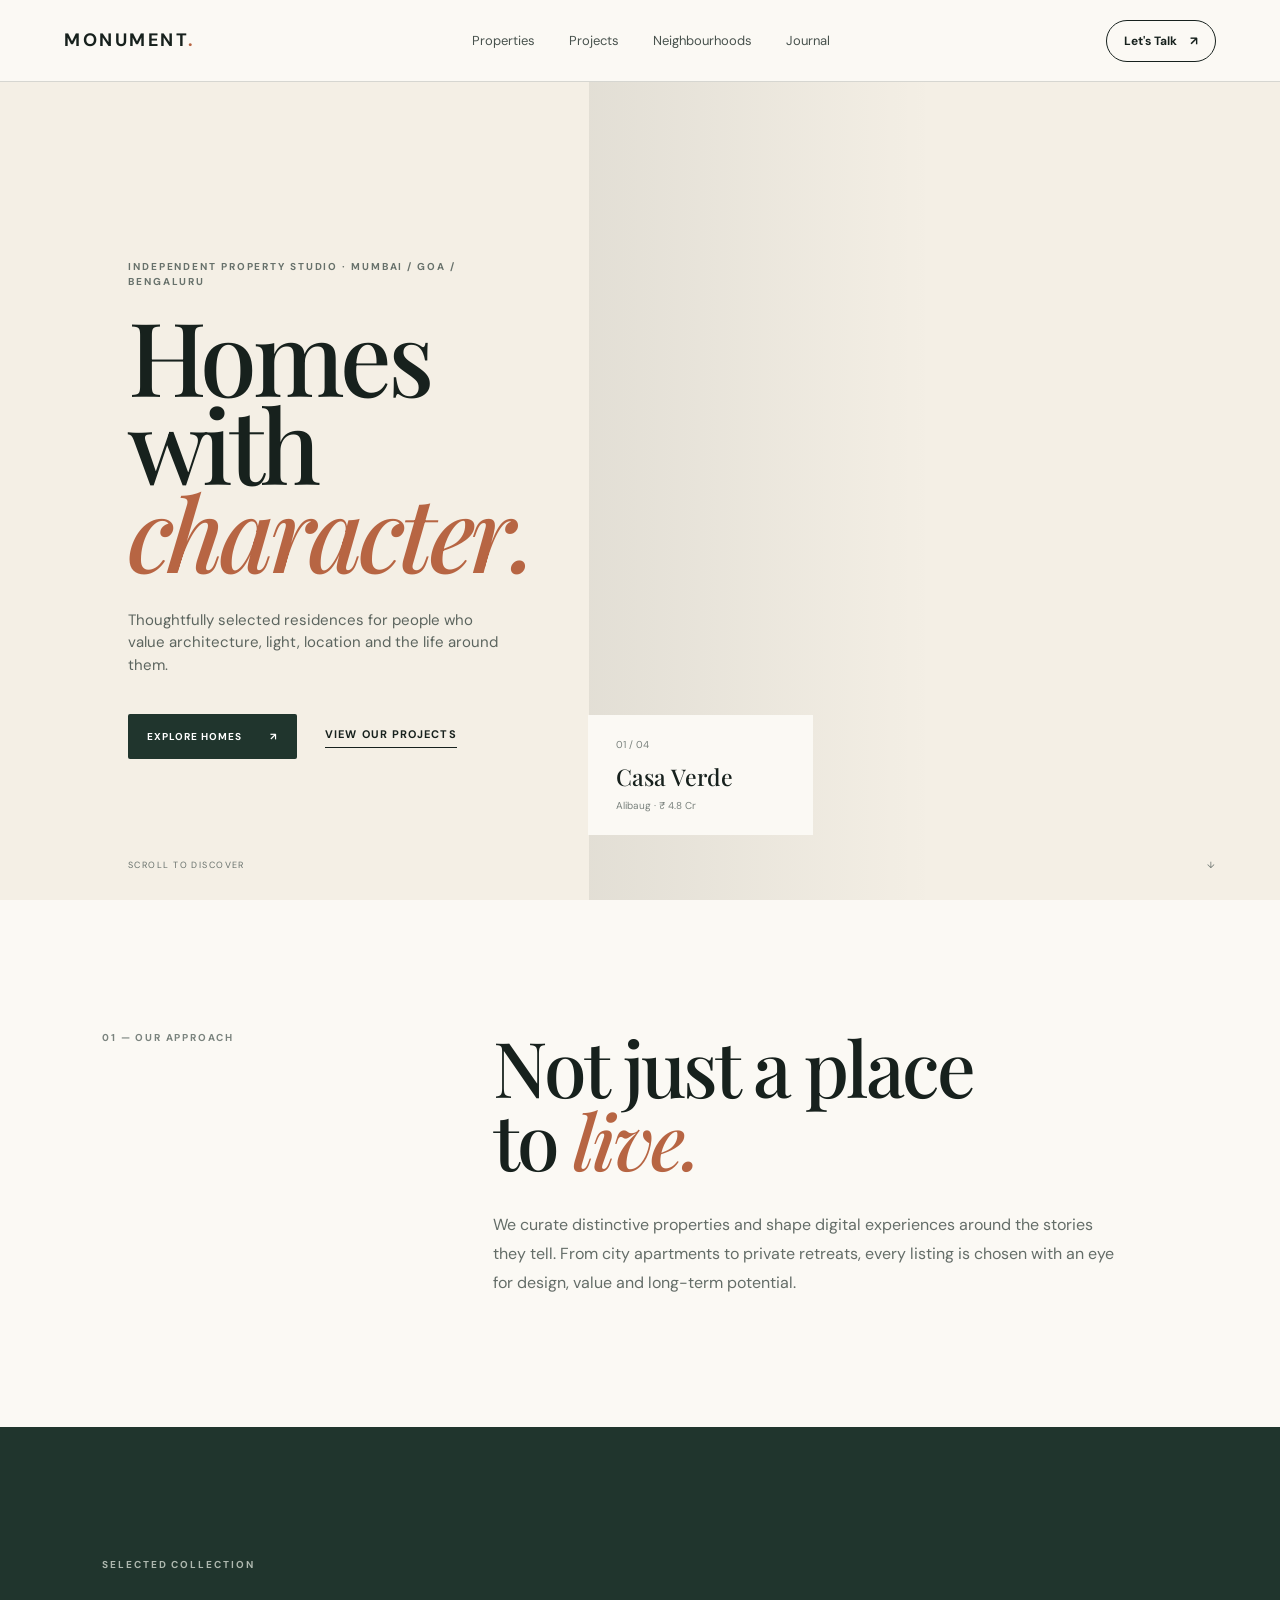
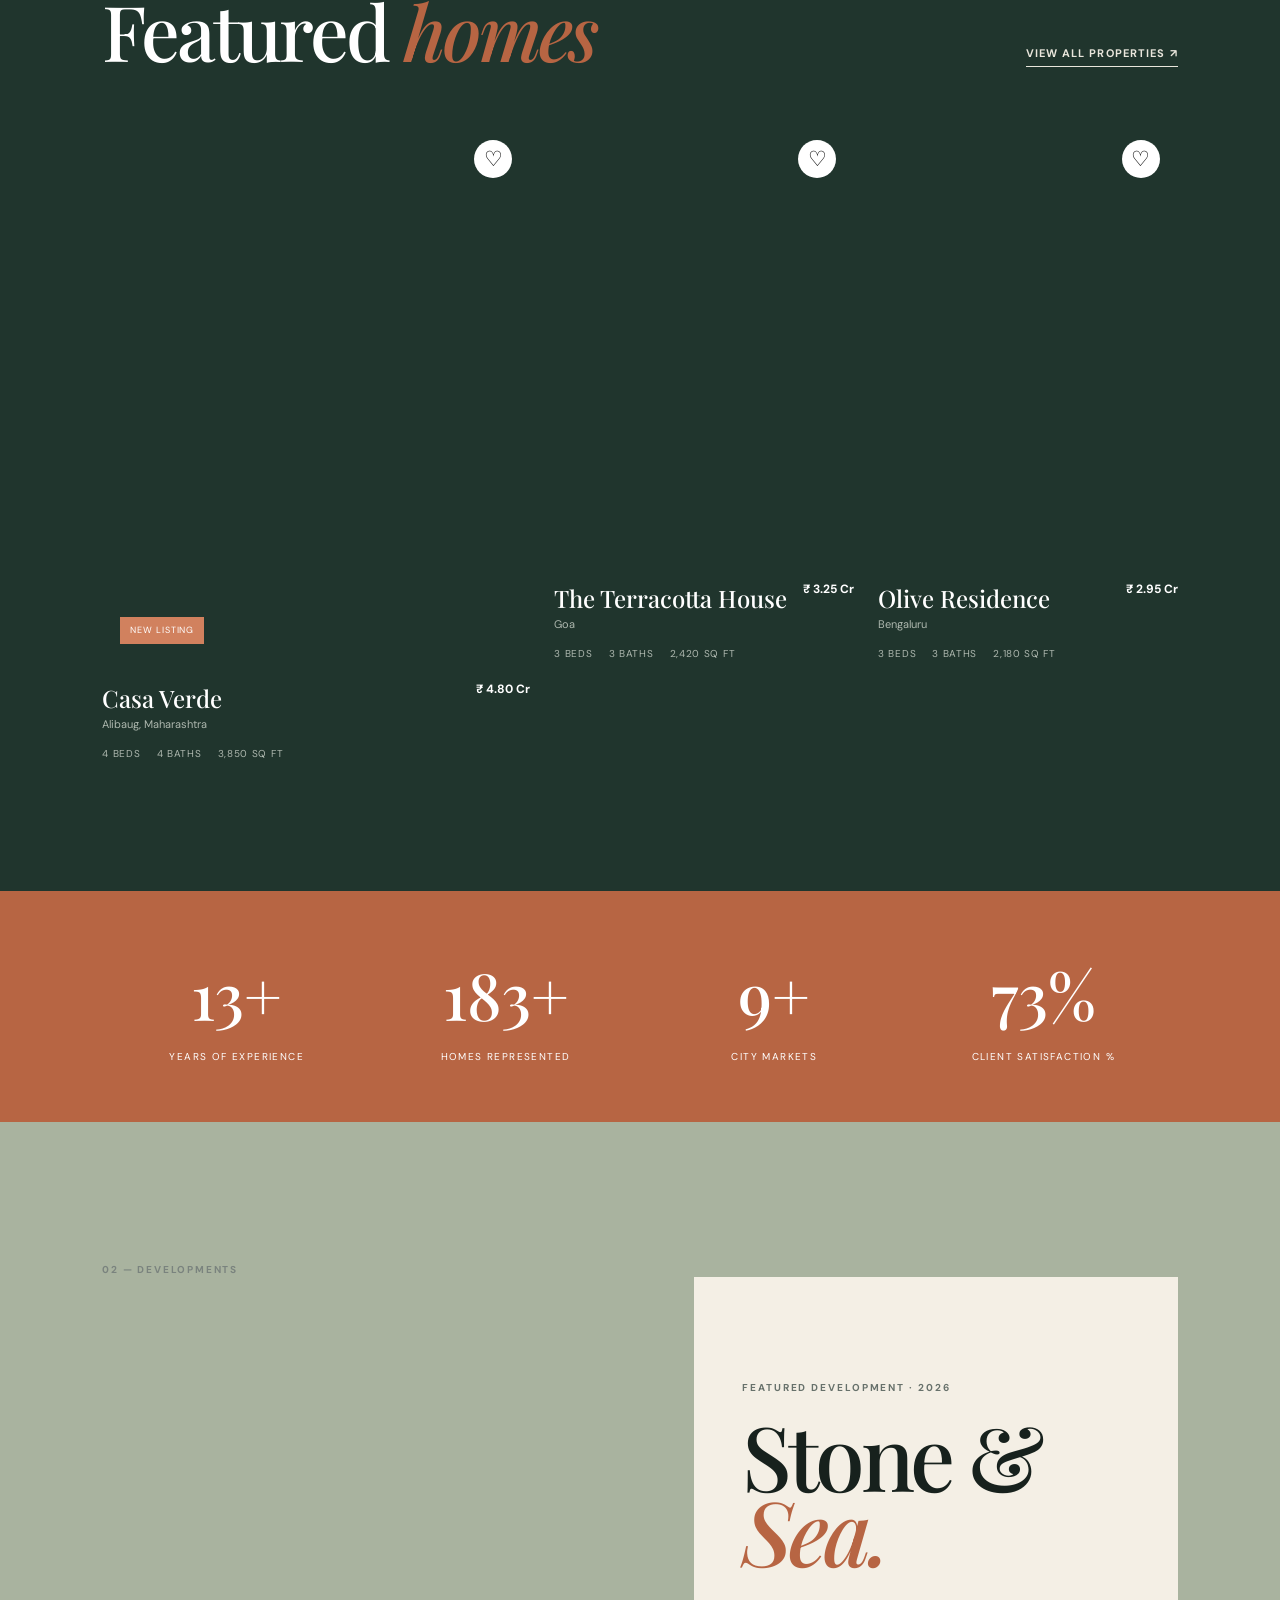
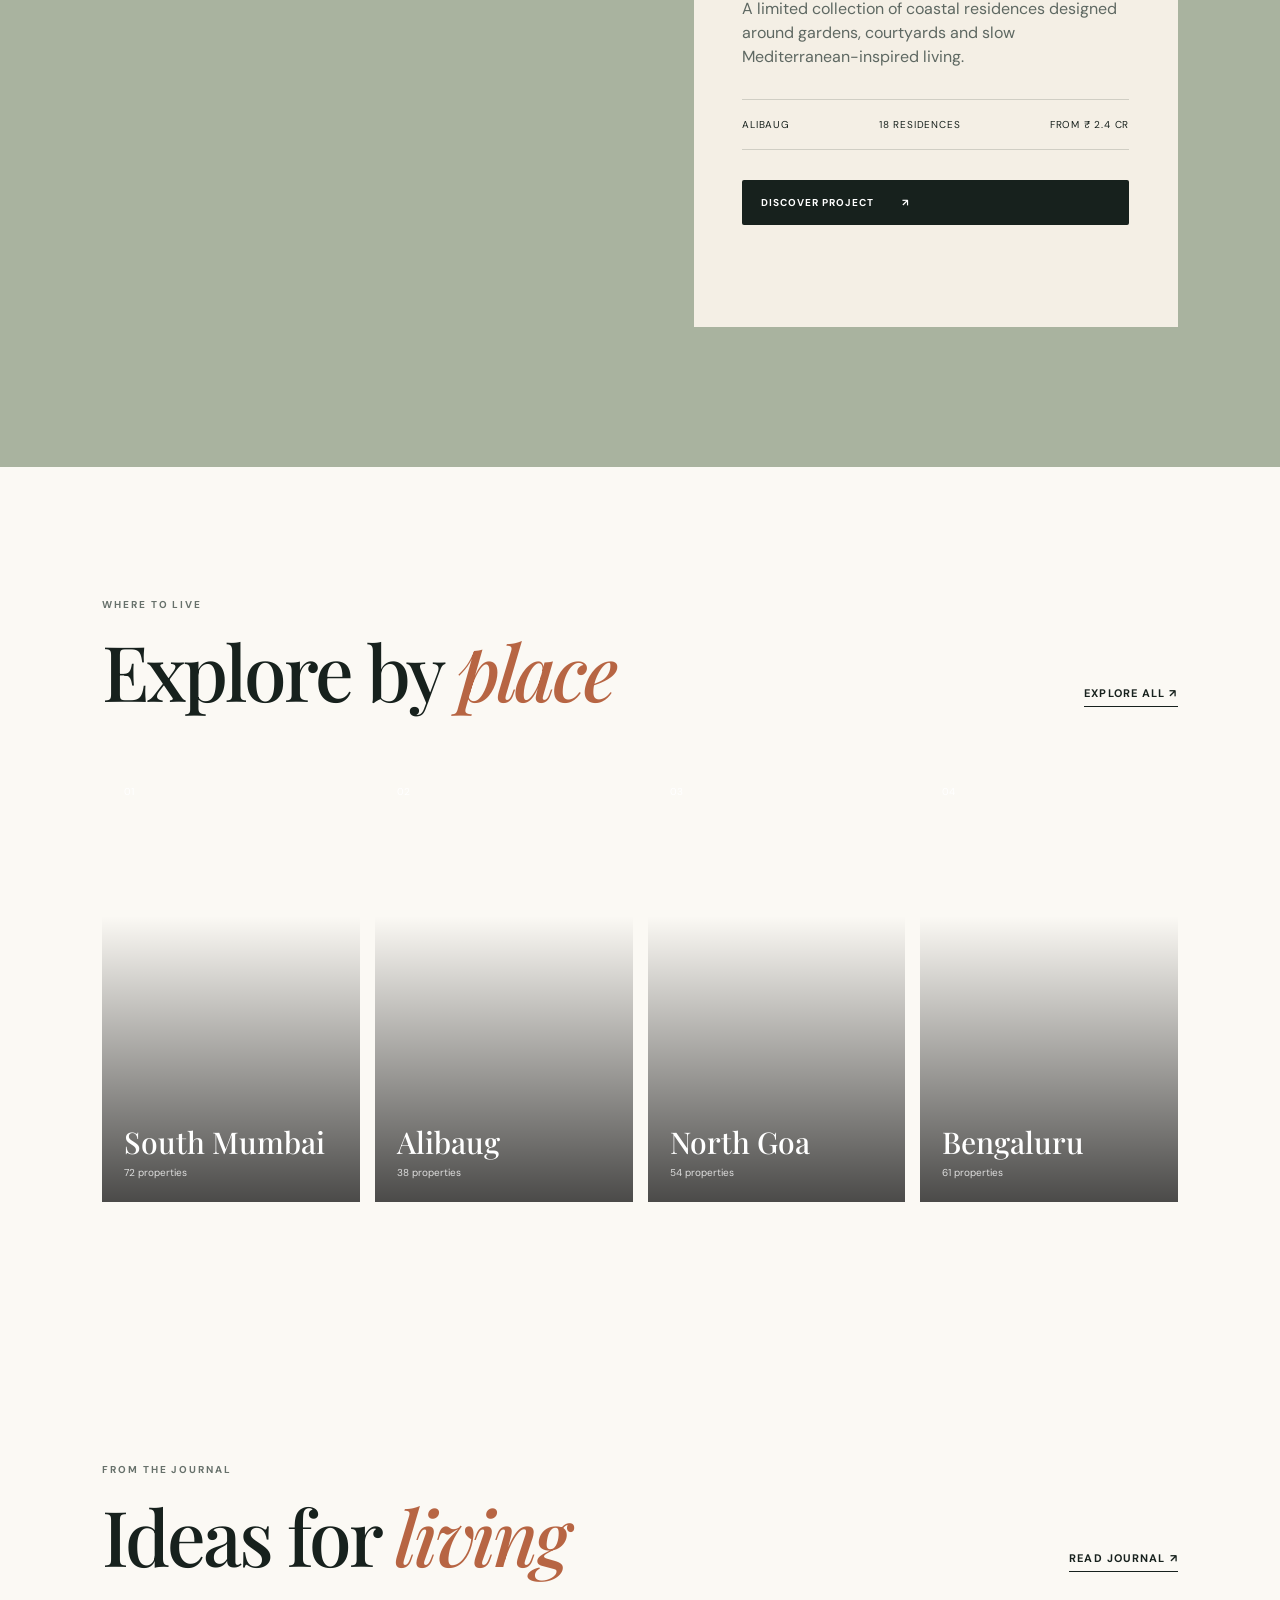
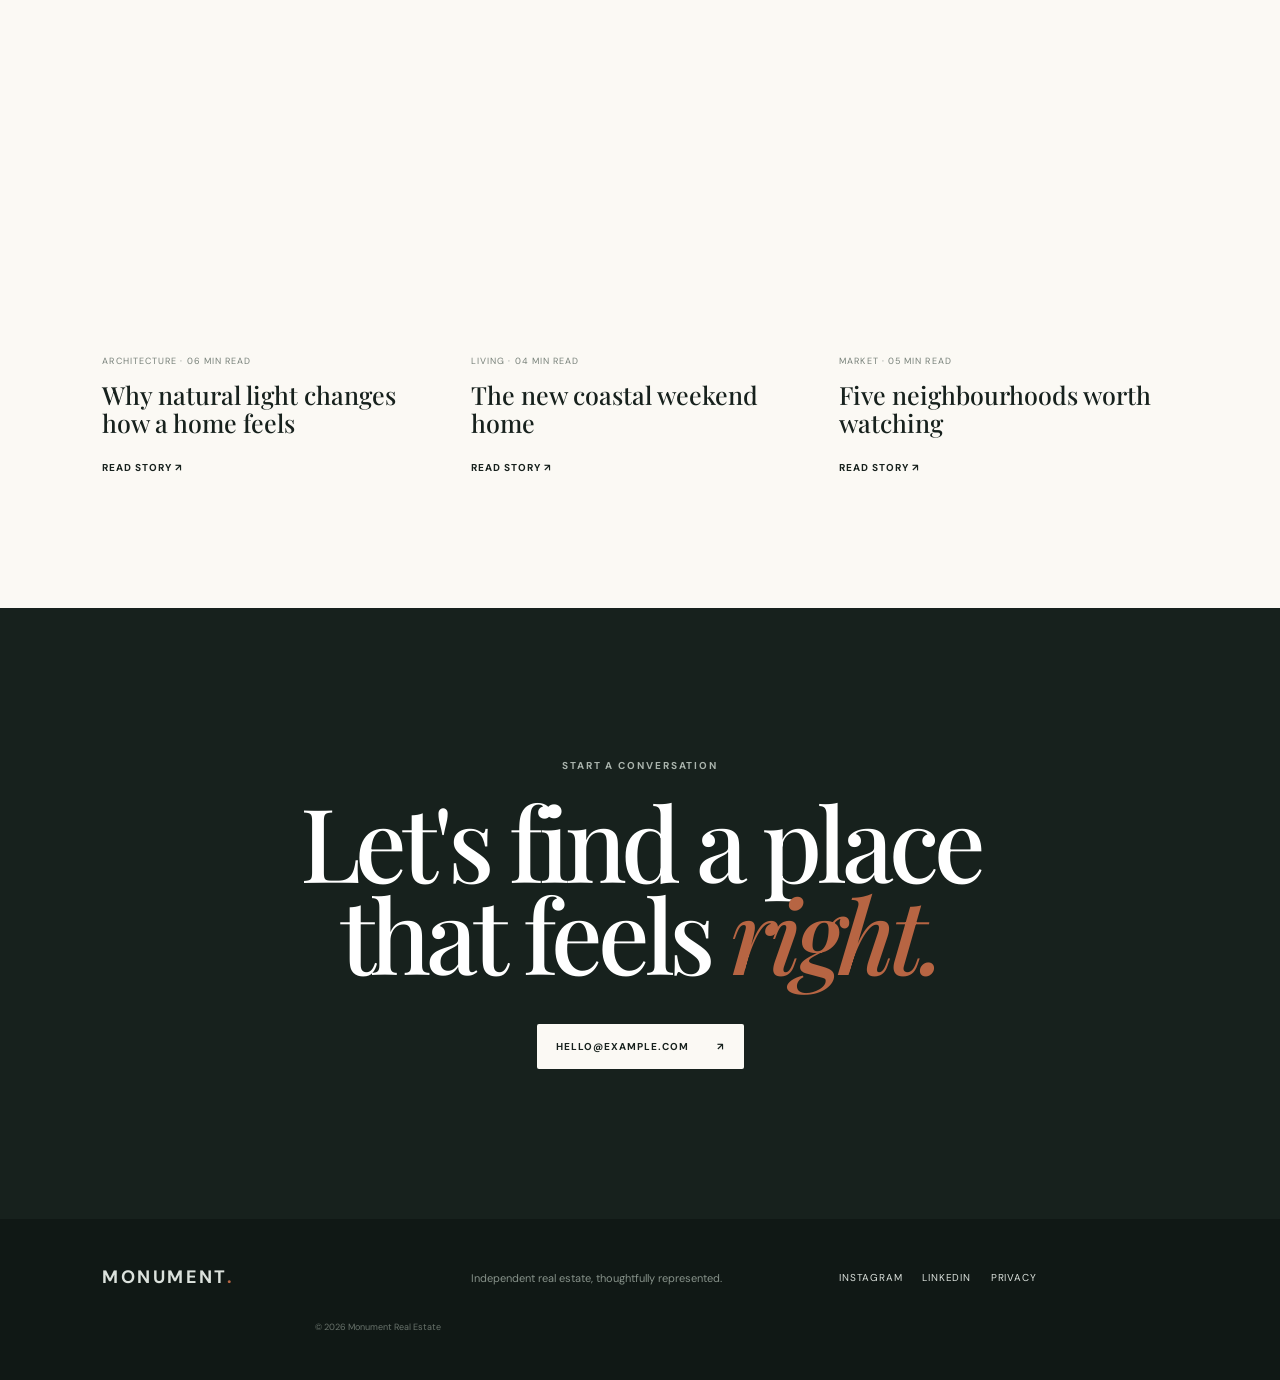
==== index.html @ 3a0d6cef "Add files via upload" ====
<!DOCTYPE html>
<html lang="en">
<head>
  <meta charset="UTF-8">
  <meta name="viewport" content="width=device-width, initial-scale=1.0">
  <meta name="description" content="A modern editorial real estate website template with premium properties, projects and neighbourhoods.">
  <title>MONUMENT — Modern Real Estate</title>
  <link rel="preconnect" href="https://fonts.googleapis.com">
  <link rel="preconnect" href="https://fonts.gstatic.com" crossorigin>
  <link href="https://fonts.googleapis.com/css2?family=DM+Sans:wght@400;500;600;700&family=Playfair+Display:wght@500;600;700&display=swap" rel="stylesheet">
  <link rel="stylesheet" href="style.css">
</head>
<body>
  <div class="progress"></div>

  <header class="site-header">
    <a class="logo" href="#">MONUMENT<span>.</span></a>
    <nav>
      <a href="#properties">Properties</a>
      <a href="#projects">Projects</a>
      <a href="#neighbourhoods">Neighbourhoods</a>
      <a href="#journal">Journal</a>
    </nav>
    <a class="header-cta" href="#contact">Let's Talk <span>↗</span></a>
    <button class="menu-btn" aria-label="Open menu">☰</button>
  </header>

  <main>
    <section class="hero">
      <div class="hero-copy">
        <p class="eyebrow">Independent property studio · Mumbai / Goa / Bengaluru</p>
        <h1>Homes with<br><em>character.</em></h1>
        <p class="hero-text">Thoughtfully selected residences for people who value architecture, light, location and the life around them.</p>
        <div class="hero-actions">
          <a class="btn primary" href="#properties">Explore homes <span>↗</span></a>
          <a class="text-link" href="#projects">View our projects</a>
        </div>
      </div>
      <div class="hero-visual">
        <div class="hero-card">
          <span>01 / 04</span>
          <strong>Casa Verde</strong>
          <small>Alibaug · ₹ 4.8 Cr</small>
        </div>
      </div>
      <div class="hero-bottom">
        <span>Scroll to discover</span>
        <span>↓</span>
      </div>
    </section>

    <section class="intro">
      <div class="section-label">01 — Our approach</div>
      <div>
        <h2>Not just a place<br>to <em>live.</em></h2>
        <p>We curate distinctive properties and shape digital experiences around the stories they tell. From city apartments to private retreats, every listing is chosen with an eye for design, value and long-term potential.</p>
      </div>
    </section>

    <section class="properties" id="properties">
      <div class="section-head">
        <div>
          <p class="eyebrow">Selected collection</p>
          <h2>Featured <em>homes</em></h2>
        </div>
        <a class="text-link" href="#">View all properties ↗</a>
      </div>

      <div class="property-grid">
        <article class="property large">
          <div class="property-image image-one">
            <button class="save" aria-label="Save property">♡</button>
            <span class="tag">New listing</span>
          </div>
          <div class="property-info">
            <div><h3>Casa Verde</h3><p>Alibaug, Maharashtra</p></div>
            <strong>₹ 4.80 Cr</strong>
          </div>
          <div class="details"><span>4 Beds</span><span>4 Baths</span><span>3,850 sq ft</span></div>
        </article>

        <article class="property">
          <div class="property-image image-two">
            <button class="save" aria-label="Save property">♡</button>
          </div>
          <div class="property-info">
            <div><h3>The Terracotta House</h3><p>Goa</p></div>
            <strong>₹ 3.25 Cr</strong>
          </div>
          <div class="details"><span>3 Beds</span><span>3 Baths</span><span>2,420 sq ft</span></div>
        </article>

        <article class="property">
          <div class="property-image image-three">
            <button class="save" aria-label="Save property">♡</button>
          </div>
          <div class="property-info">
            <div><h3>Olive Residence</h3><p>Bengaluru</p></div>
            <strong>₹ 2.95 Cr</strong>
          </div>
          <div class="details"><span>3 Beds</span><span>3 Baths</span><span>2,180 sq ft</span></div>
        </article>
      </div>
    </section>

    <section class="stats">
      <div><strong data-count="18">0</strong><span>Years of experience</span></div>
      <div><strong data-count="240">0</strong><span>Homes represented</span></div>
      <div><strong data-count="12">0</strong><span>City markets</span></div>
      <div><strong data-count="96">0</strong><span>Client satisfaction %</span></div>
    </section>

    <section class="projects" id="projects">
      <div class="section-label">02 — Developments</div>
      <div class="project-main">
        <div class="project-image"></div>
        <div class="project-copy">
          <p class="eyebrow">Featured development · 2026</p>
          <h2>Stone &<br><em>Sea.</em></h2>
          <p>A limited collection of coastal residences designed around gardens, courtyards and slow Mediterranean-inspired living.</p>
          <div class="project-meta">
            <span>Alibaug</span><span>18 Residences</span><span>From ₹ 2.4 Cr</span>
          </div>
          <a class="btn dark" href="#">Discover project <span>↗</span></a>
        </div>
      </div>
    </section>

    <section class="neighbourhoods" id="neighbourhoods">
      <div class="section-head">
        <div><p class="eyebrow">Where to live</p><h2>Explore by <em>place</em></h2></div>
        <a class="text-link" href="#">Explore all ↗</a>
      </div>
      <div class="place-grid">
        <a class="place place-a" href="#"><span>01</span><h3>South Mumbai</h3><small>72 properties</small></a>
        <a class="place place-b" href="#"><span>02</span><h3>Alibaug</h3><small>38 properties</small></a>
        <a class="place place-c" href="#"><span>03</span><h3>North Goa</h3><small>54 properties</small></a>
        <a class="place place-d" href="#"><span>04</span><h3>Bengaluru</h3><small>61 properties</small></a>
      </div>
    </section>

    <section class="journal" id="journal">
      <div class="section-head">
        <div><p class="eyebrow">From the journal</p><h2>Ideas for <em>living</em></h2></div>
        <a class="text-link" href="#">Read journal ↗</a>
      </div>
      <div class="journal-grid">
        <article><div class="journal-image j1"></div><small>Architecture · 06 min read</small><h3>Why natural light changes how a home feels</h3><a href="#">Read story ↗</a></article>
        <article><div class="journal-image j2"></div><small>Living · 04 min read</small><h3>The new coastal weekend home</h3><a href="#">Read story ↗</a></article>
        <article><div class="journal-image j3"></div><small>Market · 05 min read</small><h3>Five neighbourhoods worth watching</h3><a href="#">Read story ↗</a></article>
      </div>
    </section>

    <section class="contact" id="contact">
      <p class="eyebrow">Start a conversation</p>
      <h2>Let's find a place<br>that feels <em>right.</em></h2>
      <a class="btn light" href="mailto:hello@example.com">hello@example.com <span>↗</span></a>
    </section>
  </main>

  <footer>
    <div class="logo">MONUMENT<span>.</span></div>
    <p>Independent real estate, thoughtfully represented.</p>
    <div class="footer-links"><a href="#">Instagram</a><a href="#">LinkedIn</a><a href="#">Privacy</a></div>
    <small>© 2026 Monument Real Estate</small>
  </footer>

  <script src="script.js"></script>
</body>
</html>
---- style.css ----
:root{
  --ink:#17211d;
  --deep:#20352d;
  --cream:#f4efe5;
  --paper:#fbf9f4;
  --clay:#b76543;
  --terracotta:#d1815e;
  --sage:#a9b39f;
  --line:rgba(23,33,29,.16);
  --serif:"Playfair Display",Georgia,serif;
  --sans:"DM Sans",Arial,sans-serif;
}
*{box-sizing:border-box;margin:0;padding:0}
html{scroll-behavior:smooth}
body{font-family:var(--sans);background:var(--paper);color:var(--ink);line-height:1.5}
a{color:inherit;text-decoration:none}
button{font:inherit}
.progress{position:fixed;top:0;left:0;height:3px;background:var(--clay);width:0;z-index:1000}
.site-header{height:82px;padding:0 5vw;display:flex;align-items:center;justify-content:space-between;border-bottom:1px solid var(--line);position:relative;z-index:50;background:rgba(251,249,244,.9);backdrop-filter:blur(14px)}
.logo{font-weight:700;letter-spacing:.14em;font-size:18px}.logo span{color:var(--clay)}
nav{display:flex;gap:34px;font-size:13px;color:#48524d}
nav a:hover,.footer-links a:hover{color:var(--clay)}
.header-cta{border:1px solid var(--ink);padding:11px 17px;border-radius:100px;font-size:12px;font-weight:700}.header-cta span{margin-left:10px}
.menu-btn{display:none;border:0;background:none;font-size:24px}
.hero{min-height:calc(100vh - 82px);display:grid;grid-template-columns:46% 54%;position:relative;overflow:hidden;background:var(--cream)}
.hero-copy{padding:12vh 7vw 8vh 10vw;display:flex;flex-direction:column;justify-content:center;position:relative;z-index:2}
.eyebrow{font-size:10px;text-transform:uppercase;letter-spacing:.19em;font-weight:700;color:#67716b;margin-bottom:22px}
.hero h1{font-family:var(--serif);font-size:clamp(60px,8vw,120px);line-height:.86;font-weight:500;letter-spacing:-.045em}.hero h1 em,h2 em{font-weight:500;color:var(--clay)}
.hero-text{max-width:450px;margin-top:34px;color:#5c655f;font-size:15px}
.hero-actions{display:flex;align-items:center;gap:28px;margin-top:38px}
.btn{display:inline-flex;align-items:center;gap:28px;padding:15px 19px;border-radius:2px;text-transform:uppercase;letter-spacing:.1em;font-size:10px;font-weight:700}.btn.primary{background:var(--deep);color:white}.btn.dark{background:var(--ink);color:white}.btn.light{background:var(--paper);color:var(--ink)}
.text-link{font-size:11px;text-transform:uppercase;letter-spacing:.1em;font-weight:700;border-bottom:1px solid currentColor;padding-bottom:5px}
.hero-visual{background:url("https://images.unsplash.com/photo-1600607687920-4e2a09cf159d?auto=format&fit=crop&w=1500&q=85") center/cover;position:relative}
.hero-visual:after{content:"";position:absolute;inset:0;background:linear-gradient(90deg,rgba(20,30,25,.08),transparent 50%)}
.hero-card{position:absolute;z-index:2;bottom:8%;left:-1px;background:var(--paper);padding:22px 28px;min-width:225px;display:flex;flex-direction:column;gap:3px}.hero-card span,.hero-card small{font-size:10px;color:#7a827d}.hero-card strong{font-family:var(--serif);font-size:23px;font-weight:500;margin-top:5px}.hero-bottom{position:absolute;bottom:28px;left:10vw;right:5vw;display:flex;justify-content:space-between;font-size:9px;text-transform:uppercase;letter-spacing:.16em;color:#68716c;z-index:5}
.intro,.properties,.neighbourhoods,.journal{padding:130px 8vw}.intro{display:grid;grid-template-columns:28% 1fr;gap:7vw}.section-label{font-size:10px;text-transform:uppercase;letter-spacing:.18em;font-weight:700;color:#7a837e}.intro h2,.section-head h2{font-family:var(--serif);font-size:clamp(46px,6vw,84px);line-height:.95;font-weight:500;letter-spacing:-.04em}.intro p{max-width:630px;margin-top:35px;font-size:16px;color:#646d68;line-height:1.8}
.properties{background:var(--deep);color:white}.section-head{display:flex;align-items:end;justify-content:space-between;margin-bottom:55px}.properties .eyebrow{color:#aeb8af}.properties .text-link{color:#e9e6dc}.property-grid{display:grid;grid-template-columns:1.25fr .875fr .875fr;gap:24px}.property-image{height:440px;position:relative;background-position:center;background-size:cover;overflow:hidden}.property.large .property-image{height:540px}.image-one{background-image:url("https://images.unsplash.com/photo-1600607688969-a5bfcd646154?auto=format&fit=crop&w=1100&q=85")}.image-two{background-image:url("https://images.unsplash.com/photo-1600566753086-00f18fb6b3ea?auto=format&fit=crop&w=900&q=85")}.image-three{background-image:url("https://images.unsplash.com/photo-1600585154340-be6161a56a0c?auto=format&fit=crop&w=900&q=85")}.property-image:hover{transform:scale(.985);transition:.5s}.save{position:absolute;right:18px;top:18px;border:0;background:white;width:38px;height:38px;border-radius:50%;cursor:pointer;font-size:21px}.tag{position:absolute;left:18px;bottom:18px;background:var(--terracotta);padding:7px 10px;font-size:9px;text-transform:uppercase;letter-spacing:.1em}.property-info{display:flex;justify-content:space-between;gap:10px;padding-top:18px}.property-info h3{font-family:var(--serif);font-size:24px;font-weight:500}.property-info p{font-size:11px;color:#aeb8af}.property-info strong{font-size:12px}.details{display:flex;gap:16px;color:#aeb8af;font-size:10px;margin-top:13px;text-transform:uppercase;letter-spacing:.07em}
.stats{background:var(--clay);color:white;padding:55px 8vw;display:grid;grid-template-columns:repeat(4,1fr);text-align:center}.stats strong{display:block;font-family:var(--serif);font-size:65px;font-weight:500}.stats span{font-size:10px;text-transform:uppercase;letter-spacing:.14em}
.projects{padding:140px 8vw;background:var(--sage)}.project-main{display:grid;grid-template-columns:55% 45%;min-height:650px}.project-image{background:url("https://images.unsplash.com/photo-1600607687939-ce8a6c25118c?auto=format&fit=crop&w=1300&q=85") center/cover}.project-copy{background:var(--cream);padding:10%;display:flex;flex-direction:column;justify-content:center}.project-copy h2{font-family:var(--serif);font-size:clamp(60px,7vw,105px);line-height:.84;font-weight:500;letter-spacing:-.05em}.project-copy>p:not(.eyebrow){color:#5e6862;max-width:390px;margin:30px 0}.project-meta{border-top:1px solid var(--line);border-bottom:1px solid var(--line);padding:17px 0;display:flex;justify-content:space-between;font-size:10px;text-transform:uppercase;letter-spacing:.08em;margin-bottom:30px}
.place-grid{display:grid;grid-template-columns:repeat(4,1fr);gap:15px}.place{min-height:440px;padding:22px;display:flex;flex-direction:column;justify-content:end;color:white;background-size:cover;background-position:center;position:relative;overflow:hidden}.place:before{content:"";position:absolute;inset:0;background:linear-gradient(transparent 35%,rgba(0,0,0,.7))}.place>*{position:relative}.place span{position:absolute;top:22px;left:22px;font-size:10px}.place h3{font-family:var(--serif);font-size:30px;font-weight:500}.place small{font-size:10px;opacity:.8}.place-a{background-image:url("https://images.unsplash.com/photo-1511818966892-d7d671e672a2?auto=format&fit=crop&w=800&q=80")}.place-b{background-image:url("https://images.unsplash.com/photo-1470770841072-f978cf4d019e?auto=format&fit=crop&w=800&q=80")}.place-c{background-image:url("https://images.unsplash.com/photo-1507525428034-b723cf961d3e?auto=format&fit=crop&w=800&q=80")}.place-d{background-image:url("https://images.unsplash.com/photo-1497366811353-6870744d04b2?auto=format&fit=crop&w=800&q=80")}.place:hover{transform:translateY(-7px);transition:.45s}
.journal-grid{display:grid;grid-template-columns:repeat(3,1fr);gap:30px}.journal-image{height:300px;background-size:cover;background-position:center;margin-bottom:20px}.j1{background-image:url("https://images.unsplash.com/photo-1600607687920-4e2a09cf159d?auto=format&fit=crop&w=800&q=80")}.j2{background-image:url("https://images.unsplash.com/photo-1499793983690-e29da59ef1c2?auto=format&fit=crop&w=800&q=80")}.j3{background-image:url("https://images.unsplash.com/photo-1600566753190-17f0baa2a6c3?auto=format&fit=crop&w=800&q=80")}.journal article small{font-size:9px;text-transform:uppercase;letter-spacing:.12em;color:#778079}.journal h3{font-family:var(--serif);font-size:25px;line-height:1.1;font-weight:500;margin:10px 0 18px}.journal article>a{font-size:10px;text-transform:uppercase;letter-spacing:.1em;font-weight:700}
.contact{background:var(--ink);color:white;text-align:center;padding:150px 20px}.contact .eyebrow{color:#aab4ad}.contact h2{font-family:var(--serif);font-size:clamp(55px,8vw,105px);font-weight:500;line-height:.9;letter-spacing:-.05em;margin-bottom:45px}
footer{background:#101815;color:#dce2dd;padding:45px 8vw;display:grid;grid-template-columns:1fr 1fr 1fr;gap:30px;align-items:center}footer p{font-size:11px;color:#87928a}.footer-links{display:flex;gap:20px;font-size:10px;text-transform:uppercase;letter-spacing:.08em}footer small{text-align:right;color:#69736c;font-size:9px}
@media(max-width:900px){nav{display:none}.menu-btn{display:block}.hero{grid-template-columns:1fr;min-height:auto}.hero-copy{padding:80px 8vw 60px}.hero-visual{height:65vh}.hero-card{left:8vw}.hero-bottom{left:8vw}.intro{grid-template-columns:1fr;gap:35px;padding:90px 8vw}.properties,.neighbourhoods,.journal,.projects{padding:90px 6vw}.property-grid{grid-template-columns:1fr}.property-image,.property.large .property-image{height:470px}.stats{grid-template-columns:repeat(2,1fr);gap:35px}.project-main{grid-template-columns:1fr}.project-image{min-height:500px}.place-grid{grid-template-columns:repeat(2,1fr)}.journal-grid{grid-template-columns:1fr 1fr}.journal article:last-child{display:none}footer{grid-template-columns:1fr 1fr}footer small{text-align:left}}
@media(max-width:600px){.site-header{height:70px;padding:0 6vw}.header-cta{display:none}.hero-copy{padding:75px 7vw 55px}.hero h1{font-size:64px}.hero-visual{height:55vh}.hero-card{bottom:5%;min-width:205px}.hero-actions{align-items:flex-start;flex-direction:column;gap:22px}.section-head{align-items:flex-start;flex-direction:column;gap:25px}.intro h2,.section-head h2{font-size:52px}.property-image,.property.large .property-image{height:390px}.stats{padding:45px 5vw}.stats strong{font-size:48px}.project-image{min-height:360px}.project-copy{padding:55px 8vw}.project-meta{gap:10px;flex-wrap:wrap}.place-grid,.journal-grid{grid-template-columns:1fr}.place{min-height:360px}.journal article:last-child{display:block}.journal-image{height:330px}footer{grid-template-columns:1fr;padding:40px 7vw}}
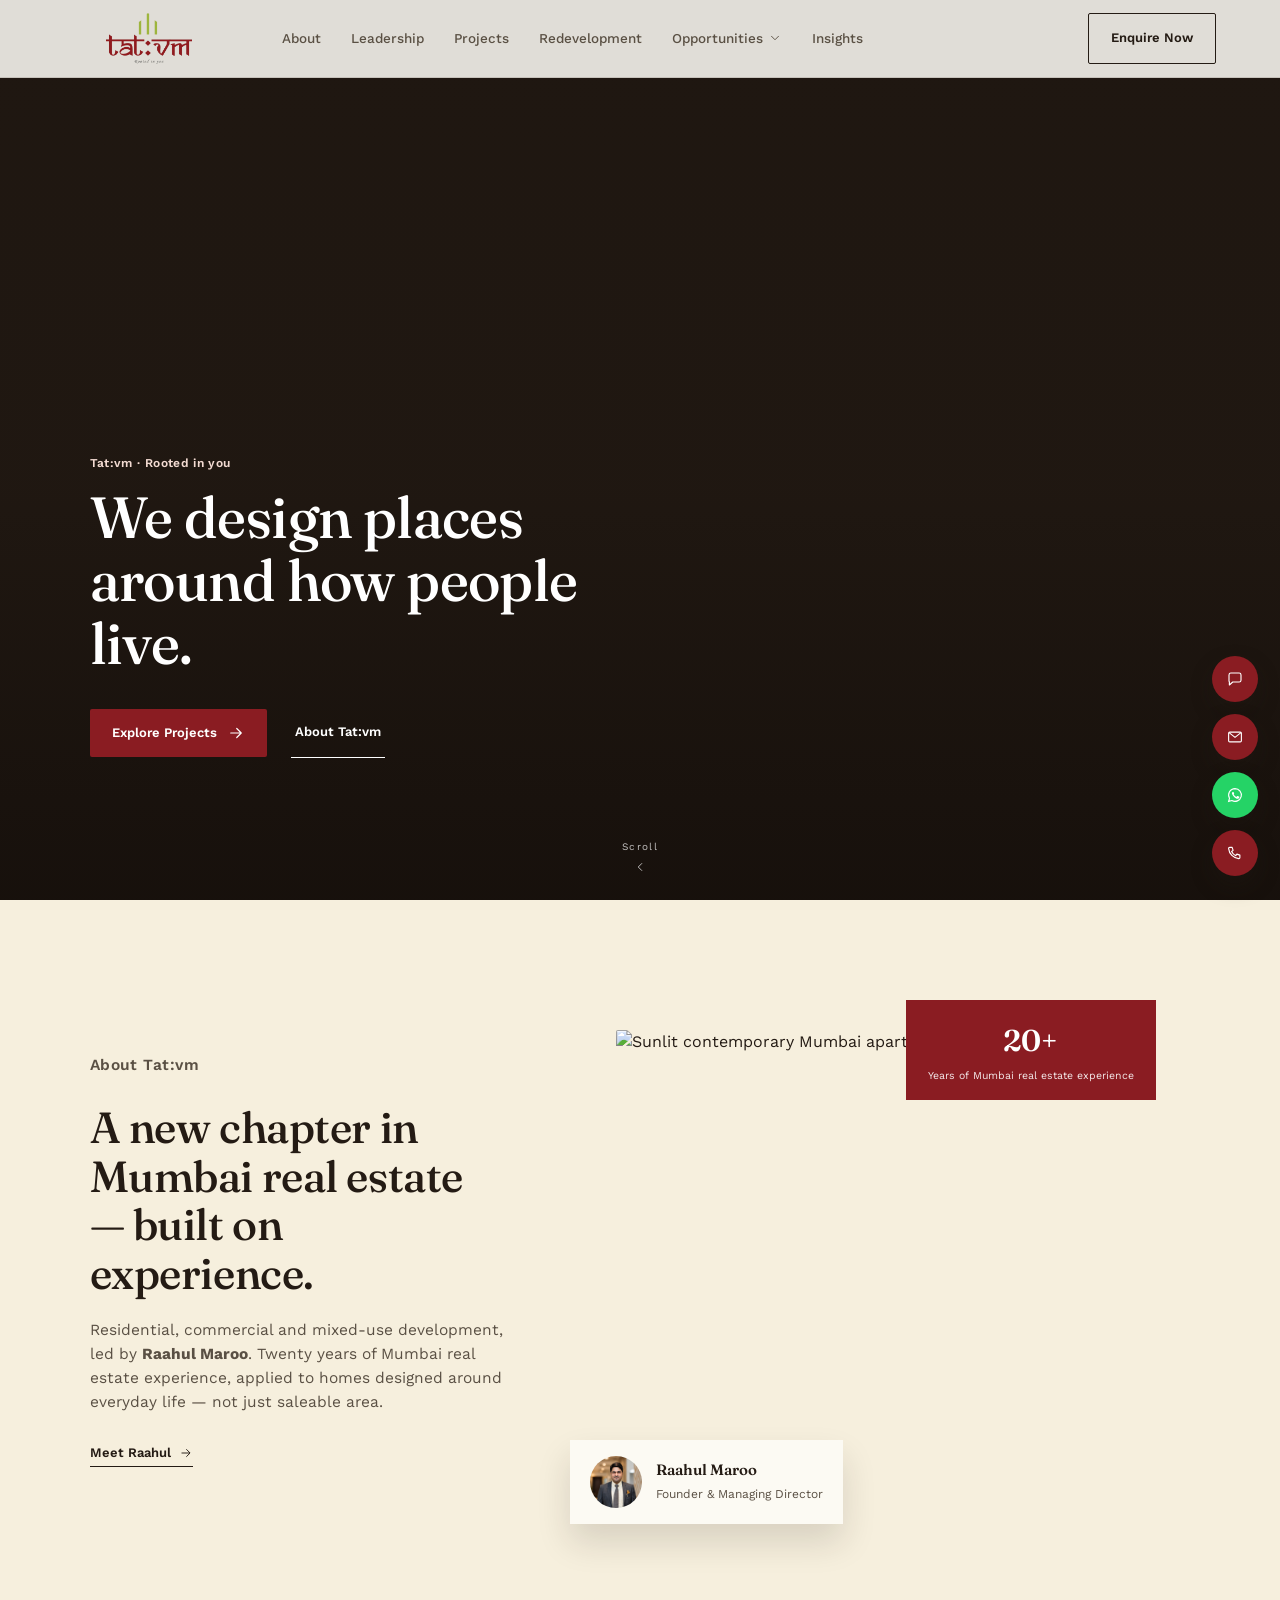
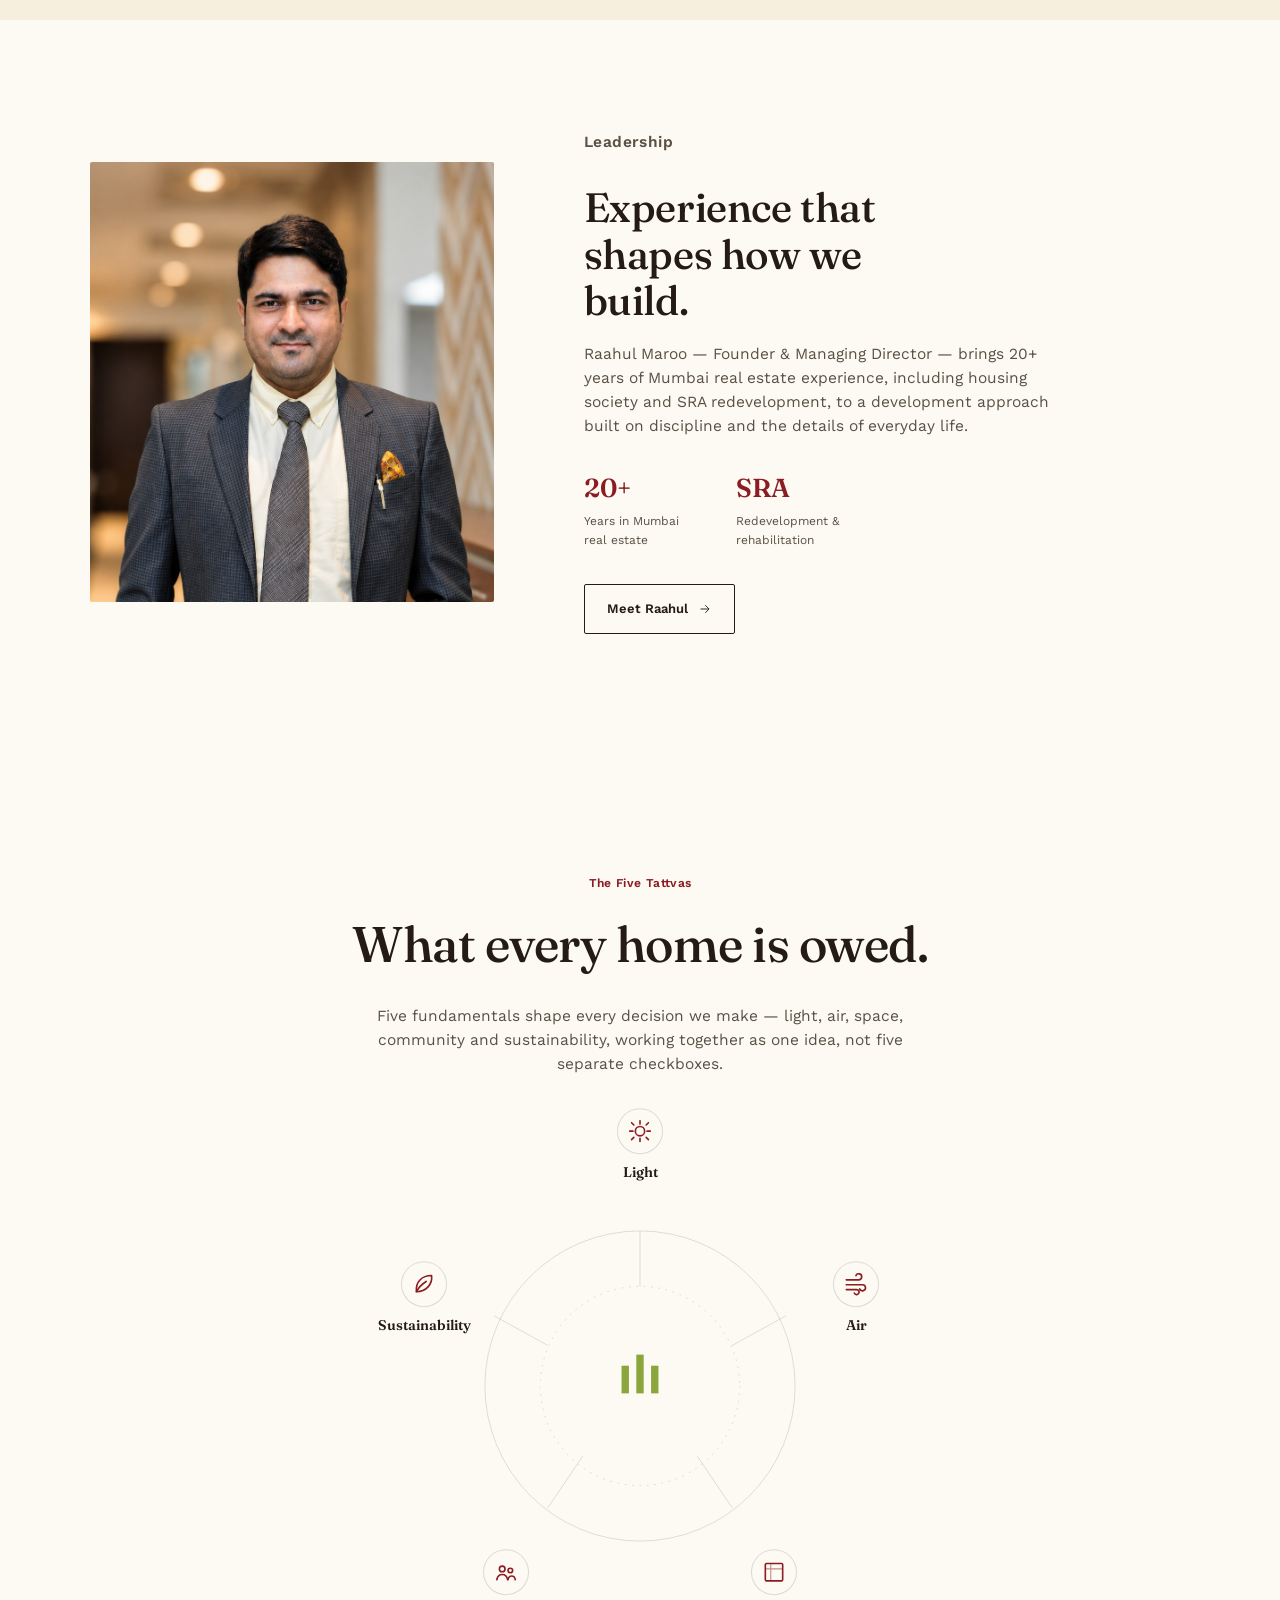
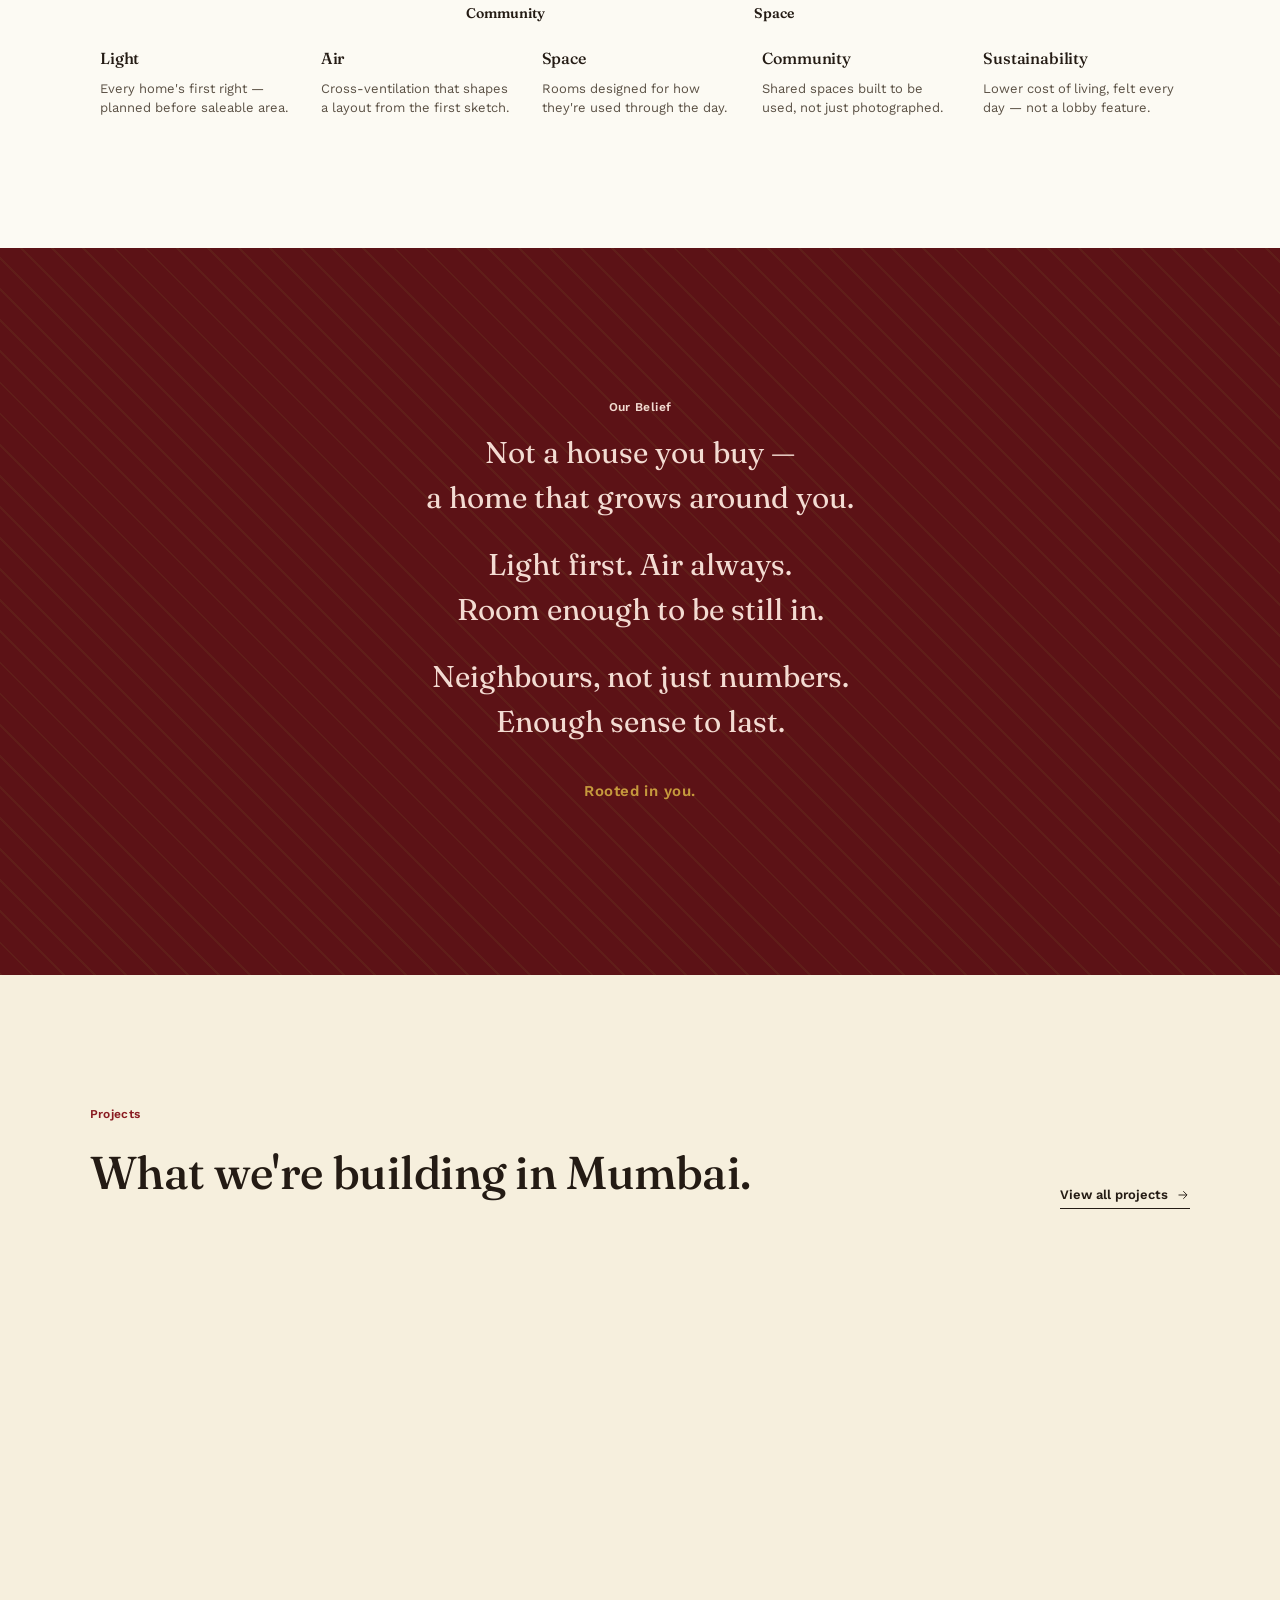
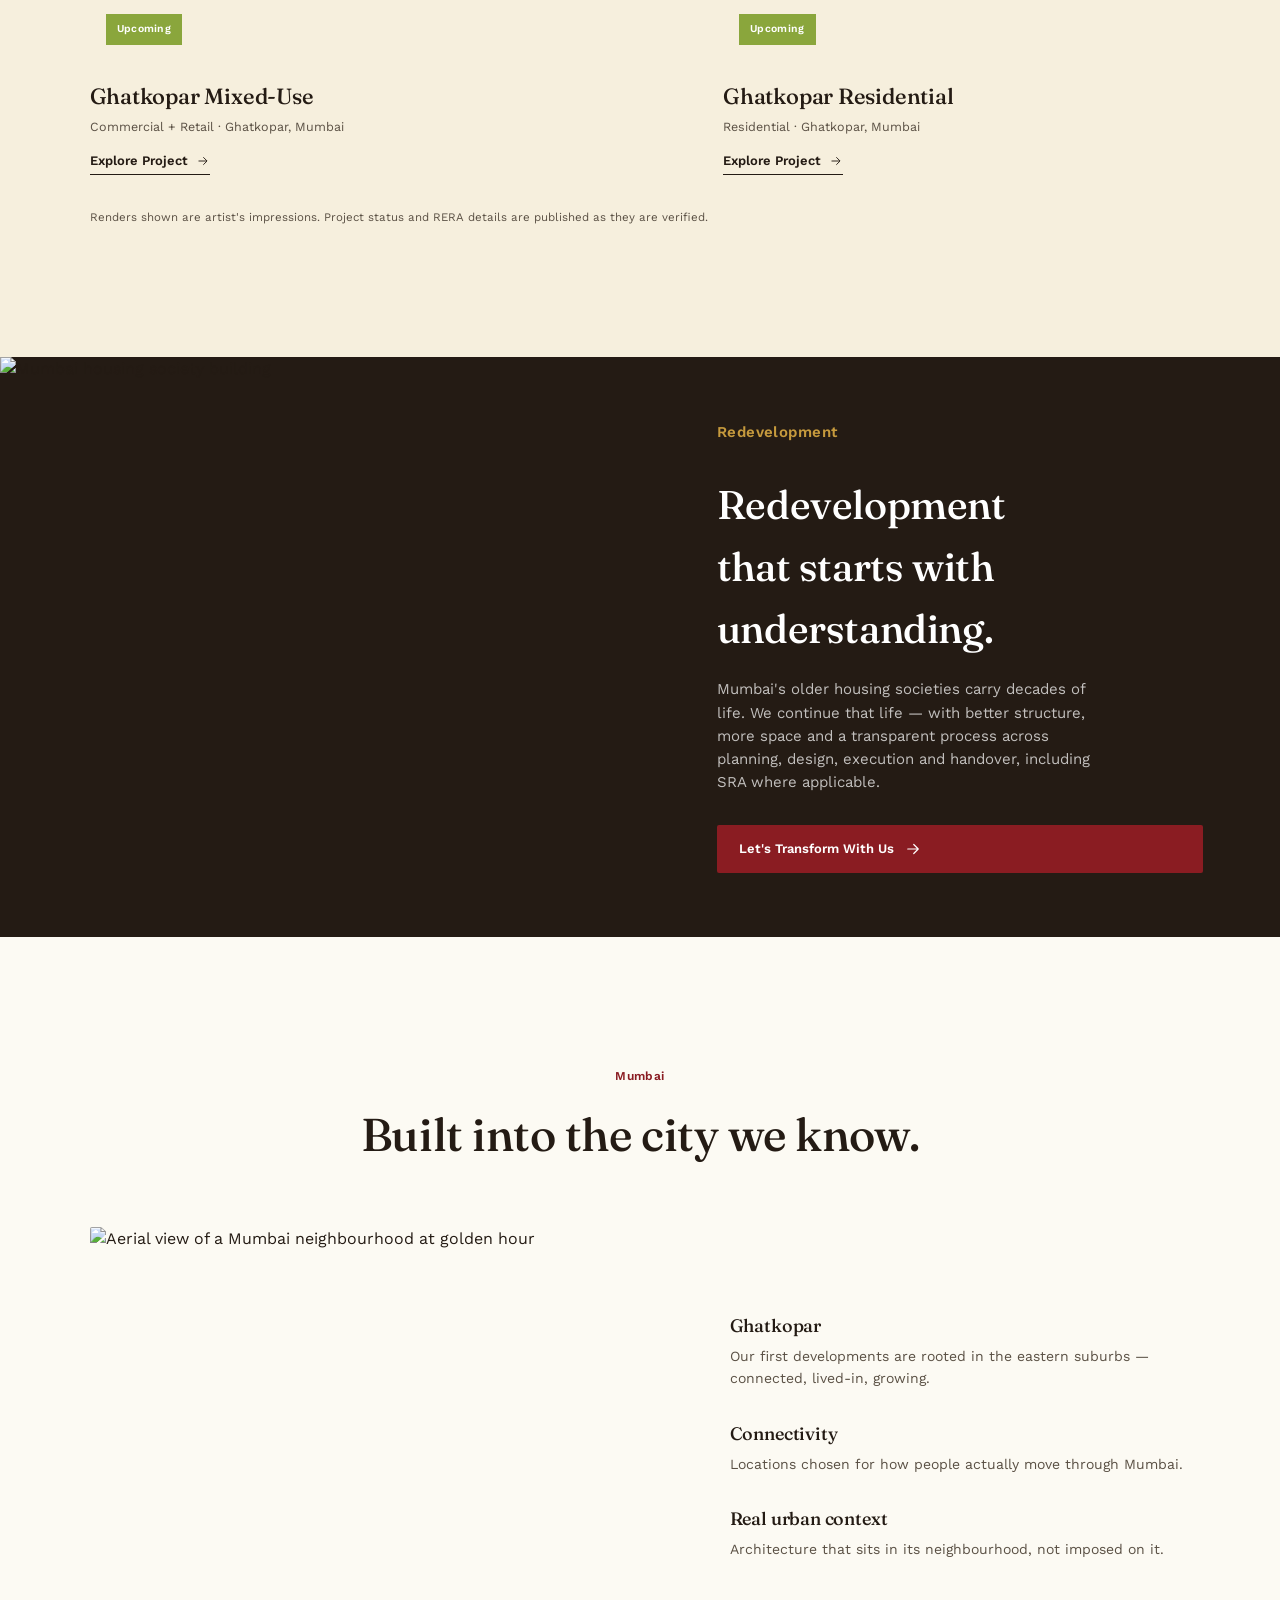
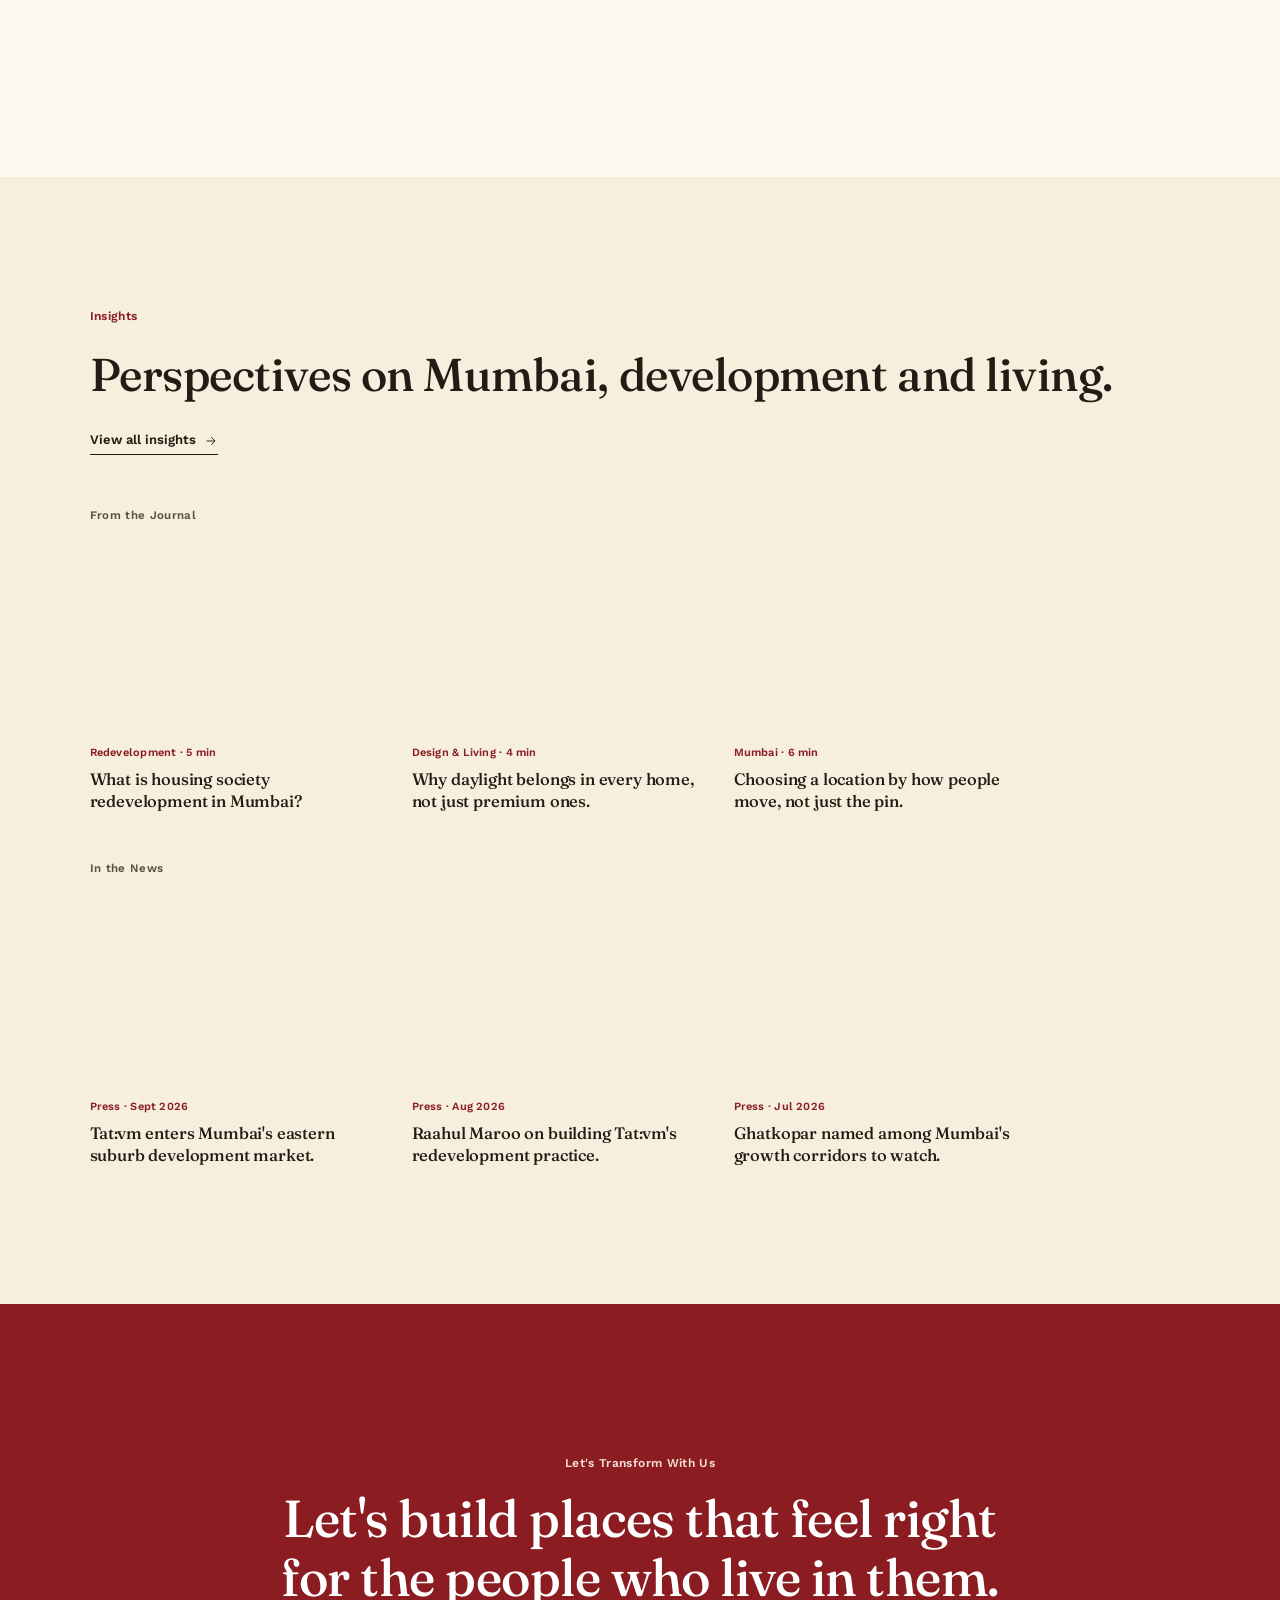
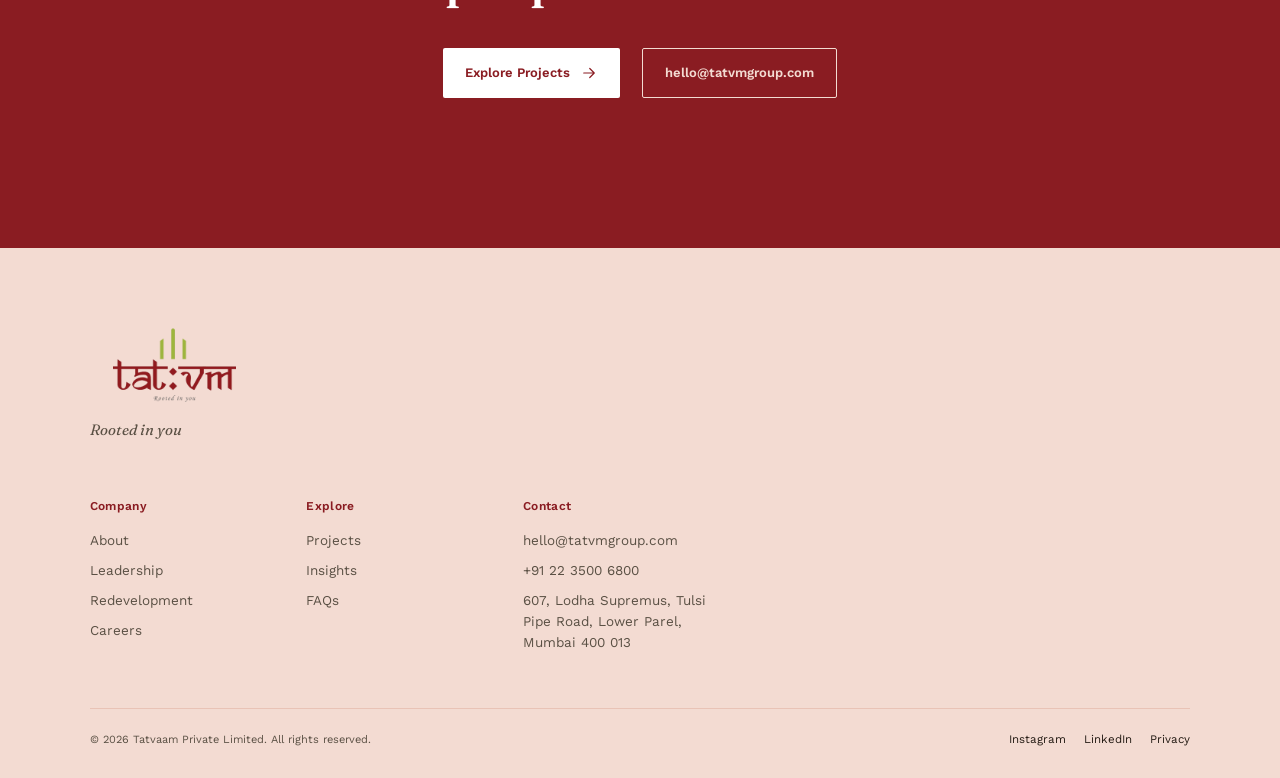
==== commit 81ffd970: "Add files via upload" ====
--- a/index.html
+++ b/index.html
@@ -1,170 +1,373 @@
 <!DOCTYPE html>
 <html lang="en">
 <head>
-  <meta charset="UTF-8">
-  <meta name="viewport" content="width=device-width, initial-scale=1.0">
-  <meta name="description" content="A modern editorial real estate website template with premium properties, projects and neighbourhoods.">
-  <title>MONUMENT — Modern Real Estate</title>
-  <link rel="preconnect" href="https://fonts.googleapis.com">
-  <link rel="preconnect" href="https://fonts.gstatic.com" crossorigin>
-  <link href="https://fonts.googleapis.com/css2?family=DM+Sans:wght@400;500;600;700&family=Playfair+Display:wght@500;600;700&display=swap" rel="stylesheet">
-  <link rel="stylesheet" href="style.css">
+<meta charset="UTF-8">
+<meta name="viewport" content="width=device-width, initial-scale=1.0">
+<title>Tat:vm — Real Estate Developer in Mumbai | Rooted in You</title>
+<meta name="description" content="Tat:vm is a Mumbai-based real estate developer building residential, commercial and redevelopment projects around how people live. Led by Raahul Maroo.">
+<link rel="preconnect" href="https://fonts.googleapis.com">
+<link rel="preconnect" href="https://fonts.gstatic.com" crossorigin>
+<link href="https://fonts.googleapis.com/css2?family=Fraunces:opsz,wght@9..144,400;9..144,500;9..144,600&family=Work+Sans:wght@400;500;600&display=swap" rel="stylesheet">
+<link rel="stylesheet" href="style.css">
 </head>
 <body>
-  <div class="progress"></div>
-
-  <header class="site-header">
-    <a class="logo" href="#">MONUMENT<span>.</span></a>
-    <nav>
-      <a href="#properties">Properties</a>
+
+<!-- ============ ICON SPRITE ============ -->
+<svg style="display:none">
+  <defs>
+    <symbol id="i-arrow" viewBox="0 0 24 24"><path d="M5 12h13M13 6l6 6-6 6" fill="none" stroke="currentColor" stroke-width="1.6" stroke-linecap="round" stroke-linejoin="round"/></symbol>
+    <symbol id="i-chevron" viewBox="0 0 24 24"><path d="M6 9l6 6 6-6" fill="none" stroke="currentColor" stroke-width="1.6" stroke-linecap="round" stroke-linejoin="round"/></symbol>
+    <symbol id="i-menu" viewBox="0 0 24 24"><path d="M4 7h16M4 12h16M4 17h16" fill="none" stroke="currentColor" stroke-width="1.6" stroke-linecap="round"/></symbol>
+    <symbol id="i-close" viewBox="0 0 24 24"><path d="M6 6l12 12M18 6L6 18" fill="none" stroke="currentColor" stroke-width="1.6" stroke-linecap="round"/></symbol>
+    <symbol id="i-light" viewBox="0 0 24 24"><circle cx="12" cy="12" r="4.3" fill="none" stroke="currentColor" stroke-width="1.5"/><path d="M12 2.5v3M12 18.5v3M4.2 4.2l2.1 2.1M17.7 17.7l2.1 2.1M2.5 12h3M18.5 12h3M4.2 19.8l2.1-2.1M17.7 6.3l2.1-2.1" stroke="currentColor" stroke-width="1.5" stroke-linecap="round"/></symbol>
+    <symbol id="i-air" viewBox="0 0 24 24"><path d="M3 8h11.5a2.8 2.8 0 1 0-2.6-3.9M3 12.5h15a2.8 2.8 0 1 1-2.6 3.9M3 17h9.5a2.3 2.3 0 1 1-2.1 3.2" fill="none" stroke="currentColor" stroke-width="1.5" stroke-linecap="round" stroke-linejoin="round"/></symbol>
+    <symbol id="i-space" viewBox="0 0 24 24"><rect x="4" y="4" width="16" height="16" rx="1" fill="none" stroke="currentColor" stroke-width="1.5"/><path d="M9 4v16M4 9h16" stroke="currentColor" stroke-width="1" opacity=".5"/></symbol>
+    <symbol id="i-community" viewBox="0 0 24 24"><circle cx="8.5" cy="9" r="2.6" fill="none" stroke="currentColor" stroke-width="1.5"/><circle cx="16" cy="10.5" r="2.1" fill="none" stroke="currentColor" stroke-width="1.5"/><path d="M3.5 19c.6-3.2 2.6-4.8 5-4.8s4.4 1.6 5 4.8M13.8 19c.4-2.2 1.7-3.4 3.4-3.4s3 1.2 3.4 3.4" fill="none" stroke="currentColor" stroke-width="1.5" stroke-linecap="round"/></symbol>
+    <symbol id="i-leaf" viewBox="0 0 24 24"><path d="M5 19C4 10 10 4 19 4c1 8-5 15-14 15Z" fill="none" stroke="currentColor" stroke-width="1.5" stroke-linejoin="round"/><path d="M5 19c2-4 5-7 9-9.5" fill="none" stroke="currentColor" stroke-width="1.5" stroke-linecap="round"/></symbol>
+    <symbol id="i-chat" viewBox="0 0 24 24"><path d="M4 6.5A2.5 2.5 0 0 1 6.5 4h11A2.5 2.5 0 0 1 20 6.5v7a2.5 2.5 0 0 1-2.5 2.5H9l-4.5 4v-4.3A2.5 2.5 0 0 1 4 13.5v-7Z" fill="none" stroke="currentColor" stroke-width="1.5" stroke-linejoin="round"/></symbol>
+    <symbol id="i-mail" viewBox="0 0 24 24"><rect x="3.5" y="5.5" width="17" height="13" rx="1.5" fill="none" stroke="currentColor" stroke-width="1.5"/><path d="M4.5 6.5l7.5 6 7.5-6" fill="none" stroke="currentColor" stroke-width="1.5" stroke-linecap="round" stroke-linejoin="round"/></symbol>
+    <symbol id="i-phone" viewBox="0 0 24 24"><path d="M5 4.5h3.2l1.3 4-2 1.5a11 11 0 0 0 5.5 5.5l1.5-2 4 1.3V18a1.5 1.5 0 0 1-1.6 1.5A15 15 0 0 1 3.5 6.1 1.5 1.5 0 0 1 5 4.5Z" fill="none" stroke="currentColor" stroke-width="1.5" stroke-linejoin="round"/></symbol>
+    <symbol id="i-whatsapp" viewBox="0 0 24 24"><path d="M12 3.5a8.5 8.5 0 0 0-7.3 12.8L3.5 20.5l4.3-1.1A8.5 8.5 0 1 0 12 3.5Z" fill="none" stroke="currentColor" stroke-width="1.5"/><path d="M8.6 8.4c.2-.5.4-.5.6-.5h.5c.2 0 .4 0 .5.4.2.4.6 1.4.6 1.5.1.1.1.3 0 .4-.1.2-.1.3-.3.5-.1.2-.3.3-.1.6.2.4.9 1.4 1.9 2.2 1.3 1 1.5 1 1.8.9.2-.1.7-.7.9-1 .2-.2.4-.2.6-.1.2.1 1.5.7 1.7.8.2.1.4.2.4.3.1.3.1 1-.2 1.5-.3.6-1.5 1.1-2.1 1.1-.5 0-1.6-.1-3.5-1.5-2.4-1.8-3.4-3.7-3.6-4.4-.2-.6-.6-1.5-.2-2.6Z" fill="currentColor" stroke="none"/></symbol>
+  </defs>
+</svg>
+
+<!-- ============ HEADER ============ -->
+<header class="site-header" id="siteHeader">
+  <a class="brand brand-logo" href="#top" aria-label="Tat:vm home">
+    <img src="tatvm_logo.png" alt="Tat:vm logo" class="brand-logo-image">
+  </a>
+
+  <nav class="main-nav" id="mainNav">
+    <a href="#about">About</a>
+    <a href="#leadership">Leadership</a>
+    <a href="#projects">Projects</a>
+    <a href="#redevelopment">Redevelopment</a>
+    <div class="nav-drop">
+      <button class="nav-drop-btn" aria-haspopup="true" aria-expanded="false">Opportunities <svg class="ic sm"><use href="#i-chevron"/></svg></button>
+      <div class="nav-drop-panel">
+        <a href="#work-with-us">Work With Us</a>
+        <a href="#careers">Careers</a>
+        <a href="#partners">Network Partners</a>
+      </div>
+    </div>
+    <a href="#insights">Insights</a>
+  </nav>
+
+  <a class="btn btn-line header-cta" href="#contact">Enquire Now</a>
+  <button class="menu-toggle" id="menuToggle" aria-label="Open menu" aria-expanded="false">
+    <svg class="ic"><use href="#i-menu"/></svg>
+  </button>
+</header>
+
+<main id="top">
+
+  <!-- ============ HERO ============ -->
+  <section class="hero">
+    <div class="hero-media">
+      <video class="hero-video" autoplay muted loop playsinline poster="https://images.unsplash.com/photo-1600607687939-ce8a6c25118c?auto=format&fit=crop&w=1800&q=80">
+        <!-- Swap in licensed stock footage of Mumbai / architecture / daily life here -->
+        <!-- <source src="assets/video/hero-mumbai.mp4" type="video/mp4"> -->
+      </video>
+      <div class="hero-scrim"></div>
+    </div>
+    <div class="hero-content">
+      <p class="eyebrow light">Tat:vm · Rooted in you</p>
+      <h1>We design places<br>around how people live.</h1>
+      <div class="hero-actions">
+        <a class="btn btn-solid" href="#projects">Explore Projects <svg class="ic"><use href="#i-arrow"/></svg></a>
+        <a class="btn btn-ghost" href="#about">About Tat:vm</a>
+      </div>
+    </div>
+    <a class="scroll-cue" href="#about" aria-label="Scroll to next section">
+      <span>Scroll</span>
+      <svg class="ic sm"><use href="#i-chevron"/></svg>
+    </a>
+  </section>
+
+  <!-- ============ ABOUT / FOUNDER ============ -->
+  <section class="about" id="about">
+    <div class="about-copy">
+      <p class="eyebrow">About Tat:vm</p>
+      <h2>A new chapter in Mumbai real estate — built on experience.</h2>
+      <p>Residential, commercial and mixed-use development, led by <strong>Raahul Maroo</strong>. Twenty years of Mumbai real estate experience, applied to homes designed around everyday life — not just saleable area.</p>
+      <a class="text-link" href="#leadership">Meet Raahul <svg class="ic sm"><use href="#i-arrow"/></svg></a>
+    </div>
+    <div class="about-media">
+      <img src="https://images.unsplash.com/photo-1600566753086-00f18fb6b3ea?auto=format&fit=crop&w=1000&q=80" alt="Sunlit contemporary Mumbai apartment interior" loading="lazy">
+      <div class="founder-card">
+        <img src="leadership.jpeg" alt="Raahul Maroo, Founder and Managing Director of Tat:vm" loading="lazy">
+        <div>
+          <strong>Raahul Maroo</strong>
+          <span>Founder &amp; Managing Director</span>
+        </div>
+      </div>
+      <div class="stat-pill">
+        <strong>20+</strong>
+        <span>Years of Mumbai real estate experience</span>
+      </div>
+    </div>
+  </section>
+
+  <!-- ============ LEADERSHIP ============ -->
+  <section class="leadership" id="leadership">
+    <div class="leadership-media">
+      <img src="leadership.jpeg" alt="Raahul Maroo, Founder and Managing Director of Tat:vm" loading="lazy">
+    </div>
+    <div class="leadership-copy">
+      <p class="eyebrow">Leadership</p>
+      <h2>Experience that shapes how we build.</h2>
+      <p>Raahul Maroo — Founder &amp; Managing Director — brings 20+ years of Mumbai real estate experience, including housing society and SRA redevelopment, to a development approach built on discipline and the details of everyday life.</p>
+      <div class="leadership-stats">
+        <div><strong>20+</strong><span>Years in Mumbai real estate</span></div>
+        <div><strong>SRA</strong><span>Redevelopment &amp; rehabilitation</span></div>
+      </div>
+      <a class="btn btn-line" href="leadership.html">Meet Raahul <svg class="ic sm"><use href="#i-arrow"/></svg></a>
+    </div>
+  </section>
+
+  <!-- ============ FIVE FUNDAMENTALS ============ -->
+  <section class="fundamentals" id="fundamentals">
+    <p class="eyebrow">The Five Tattvas</p>
+    <h2>What every home is owed.</h2>
+    <p class="lede">Five fundamentals shape every decision we make — light, air, space, community and sustainability, working together as one idea, not five separate checkboxes.</p>
+
+    <div class="wheel-wrap">
+      <svg class="wheel" viewBox="0 0 520 520" role="img" aria-label="The five Tat:vm fundamentals arranged around the Tat:vm mark: Light, Air, Space, Community, Sustainability">
+        <circle cx="260" cy="260" r="168" class="wheel-ring"/>
+        <circle cx="260" cy="260" r="108" class="wheel-ring-inner"/>
+        <g class="wheel-spokes">
+          <line x1="260" y1="92" x2="260" y2="152"/>
+          <line x1="418" y1="184" x2="360" y2="216"/>
+          <line x1="360" y1="392" x2="322" y2="336"/>
+          <line x1="160" y1="392" x2="198" y2="336"/>
+          <line x1="102" y1="184" x2="160" y2="216"/>
+        </g>
+        <g class="wheel-center">
+          <rect x="240" y="238" width="8" height="30"/>
+          <rect x="256" y="226" width="8" height="42"/>
+          <rect x="272" y="238" width="8" height="30"/>
+        </g>
+      </svg>
+
+      <div class="wheel-node" style="--x:50%; --y:0%">
+        <svg class="ic"><use href="#i-light"/></svg><span>Light</span>
+      </div>
+      <div class="wheel-node" style="--x:95%; --y:32%">
+        <svg class="ic"><use href="#i-air"/></svg><span>Air</span>
+      </div>
+      <div class="wheel-node" style="--x:78%; --y:92%">
+        <svg class="ic"><use href="#i-space"/></svg><span>Space</span>
+      </div>
+      <div class="wheel-node" style="--x:22%; --y:92%">
+        <svg class="ic"><use href="#i-community"/></svg><span>Community</span>
+      </div>
+      <div class="wheel-node" style="--x:5%; --y:32%">
+        <svg class="ic"><use href="#i-leaf"/></svg><span>Sustainability</span>
+      </div>
+    </div>
+
+    <div class="fundamentals-grid">
+      <div><h3>Light</h3><p>Every home's first right — planned before saleable area.</p></div>
+      <div><h3>Air</h3><p>Cross-ventilation that shapes a layout from the first sketch.</p></div>
+      <div><h3>Space</h3><p>Rooms designed for how they're used through the day.</p></div>
+      <div><h3>Community</h3><p>Shared spaces built to be used, not just photographed.</p></div>
+      <div><h3>Sustainability</h3><p>Lower cost of living, felt every day — not a lobby feature.</p></div>
+    </div>
+  </section>
+
+  <!-- ============ BRAND POEM ============ -->
+  <section class="poem">
+    <div class="poem-pattern" aria-hidden="true"></div>
+    <p class="eyebrow light">Our Belief</p>
+    <blockquote>
+      <p>Not a house you buy —<br>a home that grows around you.</p>
+      <p>Light first. Air always.<br>Room enough to be still in.</p>
+      <p>Neighbours, not just numbers.<br>Enough sense to last.</p>
+      <p class="poem-sign">Rooted in you.</p>
+    </blockquote>
+  </section>
+
+  <!-- ============ PROJECTS ============ -->
+  <section class="projects" id="projects">
+    <div class="section-head">
+      <div>
+        <p class="eyebrow">Projects</p>
+        <h2>What we're building in Mumbai.</h2>
+      </div>
+      <a class="text-link" href="#">View all projects <svg class="ic sm"><use href="#i-arrow"/></svg></a>
+    </div>
+
+    <div class="project-grid">
+      <article class="project-card large">
+        <div class="project-image" style="background-image:url('https://images.unsplash.com/photo-1600607687920-4e2a09cf159d?auto=format&fit=crop&w=1200&q=80')">
+          <span class="tag">Upcoming</span>
+        </div>
+        <div class="project-info">
+          <h3>Ghatkopar Mixed-Use</h3>
+          <p>Commercial + Retail · Ghatkopar, Mumbai</p>
+          <a class="text-link" href="#">Explore Project <svg class="ic sm"><use href="#i-arrow"/></svg></a>
+        </div>
+      </article>
+
+      <article class="project-card">
+        <div class="project-image" style="background-image:url('https://images.unsplash.com/photo-1600607688969-a5bfcd646154?auto=format&fit=crop&w=1000&q=80')">
+          <span class="tag">Upcoming</span>
+        </div>
+        <div class="project-info">
+          <h3>Ghatkopar Residential</h3>
+          <p>Residential · Ghatkopar, Mumbai</p>
+          <a class="text-link" href="#">Explore Project <svg class="ic sm"><use href="#i-arrow"/></svg></a>
+        </div>
+      </article>
+    </div>
+    <p class="fine-print">Renders shown are artist's impressions. Project status and RERA details are published as they are verified.</p>
+  </section>
+
+  <!-- ============ REDEVELOPMENT ============ -->
+  <section class="redevelopment" id="redevelopment">
+    <div class="redevelopment-media">
+      <img src="https://images.unsplash.com/photo-1600607687939-ce8a6c25118c?auto=format&fit=crop&w=1200&q=80" alt="Mumbai housing society building" loading="lazy">
+    </div>
+    <div class="redevelopment-copy">
+      <p class="eyebrow">Redevelopment</p>
+      <h2>Redevelopment that starts with understanding.</h2>
+      <p>Mumbai's older housing societies carry decades of life. We continue that life — with better structure, more space and a transparent process across planning, design, execution and handover, including SRA where applicable.</p>
+      <a class="btn btn-solid" href="#contact">Let's Transform With Us <svg class="ic"><use href="#i-arrow"/></svg></a>
+    </div>
+  </section>
+
+  <!-- ============ MUMBAI / NEIGHBOURHOODS ============ -->
+  <section class="mumbai" id="mumbai">
+    <p class="eyebrow">Mumbai</p>
+    <h2>Built into the city we know.</h2>
+    <div class="mumbai-grid">
+      <div class="mumbai-image">
+        <img src="https://images.unsplash.com/photo-1497366811353-6870744d04b2?auto=format&fit=crop&w=1000&q=80" alt="Aerial view of a Mumbai neighbourhood at golden hour" loading="lazy">
+      </div>
+      <div class="mumbai-points">
+        <div><h3>Ghatkopar</h3><p>Our first developments are rooted in the eastern suburbs — connected, lived-in, growing.</p></div>
+        <div><h3>Connectivity</h3><p>Locations chosen for how people actually move through Mumbai.</p></div>
+        <div><h3>Real urban context</h3><p>Architecture that sits in its neighbourhood, not imposed on it.</p></div>
+      </div>
+    </div>
+  </section>
+
+  <!-- ============ INSIGHTS & NEWS ============ -->
+  <section class="insights" id="insights">
+    <div class="section-head">
+      <div>
+        <p class="eyebrow">Insights</p>
+        <h2>Perspectives on Mumbai, development and living.</h2>
+      </div>
+      <a class="text-link" href="#">View all insights <svg class="ic sm"><use href="#i-arrow"/></svg></a>
+    </div>
+
+    <div class="carousel-row">
+      <p class="carousel-label">From the Journal</p>
+      <div class="carousel" data-carousel>
+        <article class="insight-card">
+          <div class="insight-image" style="background-image:url('https://images.unsplash.com/photo-1600607687920-4e2a09cf159d?auto=format&fit=crop&w=700&q=80')"></div>
+          <span class="kicker">Redevelopment · 5 min</span>
+          <h3>What is housing society redevelopment in Mumbai?</h3>
+        </article>
+        <article class="insight-card">
+          <div class="insight-image" style="background-image:url('https://images.unsplash.com/photo-1499793983690-e29da59ef1c2?auto=format&fit=crop&w=700&q=80')"></div>
+          <span class="kicker">Design &amp; Living · 4 min</span>
+          <h3>Why daylight belongs in every home, not just premium ones.</h3>
+        </article>
+        <article class="insight-card">
+          <div class="insight-image" style="background-image:url('https://images.unsplash.com/photo-1600566753190-17f0baa2a6c3?auto=format&fit=crop&w=700&q=80')"></div>
+          <span class="kicker">Mumbai · 6 min</span>
+          <h3>Choosing a location by how people move, not just the pin.</h3>
+        </article>
+      </div>
+    </div>
+
+    <div class="carousel-row">
+      <p class="carousel-label">In the News</p>
+      <div class="carousel" data-carousel>
+        <article class="insight-card news">
+          <div class="insight-image" style="background-image:url('https://images.unsplash.com/photo-1470770841072-f978cf4d019e?auto=format&fit=crop&w=700&q=80')"></div>
+          <span class="kicker">Press · Sept 2026</span>
+          <h3>Tat:vm enters Mumbai's eastern suburb development market.</h3>
+        </article>
+        <article class="insight-card news">
+          <div class="insight-image" style="background-image:url('https://images.unsplash.com/photo-1507525428034-b723cf961d3e?auto=format&fit=crop&w=700&q=80')"></div>
+          <span class="kicker">Press · Aug 2026</span>
+          <h3>Raahul Maroo on building Tat:vm's redevelopment practice.</h3>
+        </article>
+        <article class="insight-card news">
+          <div class="insight-image" style="background-image:url('https://images.unsplash.com/photo-1511818966892-d7d671e672a2?auto=format&fit=crop&w=700&q=80')"></div>
+          <span class="kicker">Press · Jul 2026</span>
+          <h3>Ghatkopar named among Mumbai's growth corridors to watch.</h3>
+        </article>
+      </div>
+    </div>
+  </section>
+
+  <!-- ============ CONTACT CTA ============ -->
+  <section class="contact" id="contact">
+    <p class="eyebrow light">Let's Transform With Us</p>
+    <h2>Let's build places that feel right<br>for the people who live in them.</h2>
+    <div class="contact-actions">
+      <a class="btn btn-solid" href="#projects">Explore Projects <svg class="ic"><use href="#i-arrow"/></svg></a>
+      <a class="btn btn-line light" href="mailto:hello@tatvmgroup.com">hello@tatvmgroup.com</a>
+    </div>
+  </section>
+
+</main>
+
+<!-- ============ FOOTER ============ -->
+<footer class="site-footer">
+  <div class="footer-top">
+    <a class="brand brand-logo" href="#top" aria-label="Tat:vm home">
+      <img src="tatvm_logo.png" alt="Tat:vm logo" class="brand-logo-image">
+    </a>
+    <p class="tagline">Rooted in you</p>
+  </div>
+  <div class="footer-grid">
+    <div>
+      <h4>Company</h4>
+      <a href="#about">About</a>
+      <a href="leadership.html">Leadership</a>
+      <a href="#redevelopment">Redevelopment</a>
+      <a href="#careers">Careers</a>
+    </div>
+    <div>
+      <h4>Explore</h4>
       <a href="#projects">Projects</a>
-      <a href="#neighbourhoods">Neighbourhoods</a>
-      <a href="#journal">Journal</a>
-    </nav>
-    <a class="header-cta" href="#contact">Let's Talk <span>↗</span></a>
-    <button class="menu-btn" aria-label="Open menu">☰</button>
-  </header>
-
-  <main>
-    <section class="hero">
-      <div class="hero-copy">
-        <p class="eyebrow">Independent property studio · Mumbai / Goa / Bengaluru</p>
-        <h1>Homes with<br><em>character.</em></h1>
-        <p class="hero-text">Thoughtfully selected residences for people who value architecture, light, location and the life around them.</p>
-        <div class="hero-actions">
-          <a class="btn primary" href="#properties">Explore homes <span>↗</span></a>
-          <a class="text-link" href="#projects">View our projects</a>
-        </div>
-      </div>
-      <div class="hero-visual">
-        <div class="hero-card">
-          <span>01 / 04</span>
-          <strong>Casa Verde</strong>
-          <small>Alibaug · ₹ 4.8 Cr</small>
-        </div>
-      </div>
-      <div class="hero-bottom">
-        <span>Scroll to discover</span>
-        <span>↓</span>
-      </div>
-    </section>
-
-    <section class="intro">
-      <div class="section-label">01 — Our approach</div>
-      <div>
-        <h2>Not just a place<br>to <em>live.</em></h2>
-        <p>We curate distinctive properties and shape digital experiences around the stories they tell. From city apartments to private retreats, every listing is chosen with an eye for design, value and long-term potential.</p>
-      </div>
-    </section>
-
-    <section class="properties" id="properties">
-      <div class="section-head">
-        <div>
-          <p class="eyebrow">Selected collection</p>
-          <h2>Featured <em>homes</em></h2>
-        </div>
-        <a class="text-link" href="#">View all properties ↗</a>
-      </div>
-
-      <div class="property-grid">
-        <article class="property large">
-          <div class="property-image image-one">
-            <button class="save" aria-label="Save property">♡</button>
-            <span class="tag">New listing</span>
-          </div>
-          <div class="property-info">
-            <div><h3>Casa Verde</h3><p>Alibaug, Maharashtra</p></div>
-            <strong>₹ 4.80 Cr</strong>
-          </div>
-          <div class="details"><span>4 Beds</span><span>4 Baths</span><span>3,850 sq ft</span></div>
-        </article>
-
-        <article class="property">
-          <div class="property-image image-two">
-            <button class="save" aria-label="Save property">♡</button>
-          </div>
-          <div class="property-info">
-            <div><h3>The Terracotta House</h3><p>Goa</p></div>
-            <strong>₹ 3.25 Cr</strong>
-          </div>
-          <div class="details"><span>3 Beds</span><span>3 Baths</span><span>2,420 sq ft</span></div>
-        </article>
-
-        <article class="property">
-          <div class="property-image image-three">
-            <button class="save" aria-label="Save property">♡</button>
-          </div>
-          <div class="property-info">
-            <div><h3>Olive Residence</h3><p>Bengaluru</p></div>
-            <strong>₹ 2.95 Cr</strong>
-          </div>
-          <div class="details"><span>3 Beds</span><span>3 Baths</span><span>2,180 sq ft</span></div>
-        </article>
-      </div>
-    </section>
-
-    <section class="stats">
-      <div><strong data-count="18">0</strong><span>Years of experience</span></div>
-      <div><strong data-count="240">0</strong><span>Homes represented</span></div>
-      <div><strong data-count="12">0</strong><span>City markets</span></div>
-      <div><strong data-count="96">0</strong><span>Client satisfaction %</span></div>
-    </section>
-
-    <section class="projects" id="projects">
-      <div class="section-label">02 — Developments</div>
-      <div class="project-main">
-        <div class="project-image"></div>
-        <div class="project-copy">
-          <p class="eyebrow">Featured development · 2026</p>
-          <h2>Stone &<br><em>Sea.</em></h2>
-          <p>A limited collection of coastal residences designed around gardens, courtyards and slow Mediterranean-inspired living.</p>
-          <div class="project-meta">
-            <span>Alibaug</span><span>18 Residences</span><span>From ₹ 2.4 Cr</span>
-          </div>
-          <a class="btn dark" href="#">Discover project <span>↗</span></a>
-        </div>
-      </div>
-    </section>
-
-    <section class="neighbourhoods" id="neighbourhoods">
-      <div class="section-head">
-        <div><p class="eyebrow">Where to live</p><h2>Explore by <em>place</em></h2></div>
-        <a class="text-link" href="#">Explore all ↗</a>
-      </div>
-      <div class="place-grid">
-        <a class="place place-a" href="#"><span>01</span><h3>South Mumbai</h3><small>72 properties</small></a>
-        <a class="place place-b" href="#"><span>02</span><h3>Alibaug</h3><small>38 properties</small></a>
-        <a class="place place-c" href="#"><span>03</span><h3>North Goa</h3><small>54 properties</small></a>
-        <a class="place place-d" href="#"><span>04</span><h3>Bengaluru</h3><small>61 properties</small></a>
-      </div>
-    </section>
-
-    <section class="journal" id="journal">
-      <div class="section-head">
-        <div><p class="eyebrow">From the journal</p><h2>Ideas for <em>living</em></h2></div>
-        <a class="text-link" href="#">Read journal ↗</a>
-      </div>
-      <div class="journal-grid">
-        <article><div class="journal-image j1"></div><small>Architecture · 06 min read</small><h3>Why natural light changes how a home feels</h3><a href="#">Read story ↗</a></article>
-        <article><div class="journal-image j2"></div><small>Living · 04 min read</small><h3>The new coastal weekend home</h3><a href="#">Read story ↗</a></article>
-        <article><div class="journal-image j3"></div><small>Market · 05 min read</small><h3>Five neighbourhoods worth watching</h3><a href="#">Read story ↗</a></article>
-      </div>
-    </section>
-
-    <section class="contact" id="contact">
-      <p class="eyebrow">Start a conversation</p>
-      <h2>Let's find a place<br>that feels <em>right.</em></h2>
-      <a class="btn light" href="mailto:hello@example.com">hello@example.com <span>↗</span></a>
-    </section>
-  </main>
-
-  <footer>
-    <div class="logo">MONUMENT<span>.</span></div>
-    <p>Independent real estate, thoughtfully represented.</p>
+      <a href="#insights">Insights</a>
+      <a href="#faqs">FAQs</a>
+    </div>
+    <div>
+      <h4>Contact</h4>
+      <a href="mailto:hello@tatvmgroup.com">hello@tatvmgroup.com</a>
+      <a href="tel:+912235006800">+91 22 3500 6800</a>
+      <span class="addr">607, Lodha Supremus, Tulsi Pipe Road, Lower Parel, Mumbai 400 013</span>
+    </div>
+  </div>
+  <div class="footer-bottom">
+    <small>© 2026 Tatvaam Private Limited. All rights reserved.</small>
     <div class="footer-links"><a href="#">Instagram</a><a href="#">LinkedIn</a><a href="#">Privacy</a></div>
-    <small>© 2026 Monument Real Estate</small>
-  </footer>
-
-  <script src="script.js"></script>
+  </div>
+</footer>
+
+<!-- ============ FLOATING ACTIONS ============ -->
+<div class="float-actions">
+  <a class="float-btn" href="#" data-chatbot aria-label="Chat with us" title="Chat with us">
+    <svg class="ic"><use href="#i-chat"/></svg>
+  </a>
+  <a class="float-btn" href="mailto:hello@tatvmgroup.com" aria-label="Email us" title="Email us">
+    <svg class="ic"><use href="#i-mail"/></svg>
+  </a>
+  <a class="float-btn whatsapp" href="https://wa.me/912235006800" target="_blank" rel="noopener" aria-label="WhatsApp" title="WhatsApp">
+    <svg class="ic"><use href="#i-whatsapp"/></svg>
+  </a>
+  <a class="float-btn" href="tel:+912235006800" aria-label="Call us" title="Call us">
+    <svg class="ic"><use href="#i-phone"/></svg>
+  </a>
+</div>
+
+<script src="script.js"></script>
 </body>
-</html>+</html>
--- a/style.css
+++ b/style.css
@@ -1,45 +1,321 @@
 :root{
-  --ink:#17211d;
-  --deep:#20352d;
-  --cream:#f4efe5;
-  --paper:#fbf9f4;
-  --clay:#b76543;
-  --terracotta:#d1815e;
-  --sage:#a9b39f;
-  --line:rgba(23,33,29,.16);
-  --serif:"Playfair Display",Georgia,serif;
-  --sans:"DM Sans",Arial,sans-serif;
+  --maroon:#8a1c22;
+  --maroon-deep:#5c1216;
+  --olive:#8aa63c;
+  --olive-deep:#657c28;
+  --cream:#f6efdd;
+  --paper:#fcfaf3;
+  --ink:#241b14;
+  --ink-soft:#5a5044;
+  --gold:#c69a3d;
+  --blush:#f3dbd2;
+  --blush-deep:#e9c3b6;
+  --line:rgba(36,27,20,.14);
+  --serif:"Fraunces",Georgia,serif;
+  --sans:"Work Sans",Arial,sans-serif;
+  --radius:2px;
 }
 *{box-sizing:border-box;margin:0;padding:0}
 html{scroll-behavior:smooth}
-body{font-family:var(--sans);background:var(--paper);color:var(--ink);line-height:1.5}
+body{font-family:var(--sans);background:var(--paper);color:var(--ink);line-height:1.55;-webkit-font-smoothing:antialiased;overflow-x:hidden}
 a{color:inherit;text-decoration:none}
-button{font:inherit}
-.progress{position:fixed;top:0;left:0;height:3px;background:var(--clay);width:0;z-index:1000}
-.site-header{height:82px;padding:0 5vw;display:flex;align-items:center;justify-content:space-between;border-bottom:1px solid var(--line);position:relative;z-index:50;background:rgba(251,249,244,.9);backdrop-filter:blur(14px)}
-.logo{font-weight:700;letter-spacing:.14em;font-size:18px}.logo span{color:var(--clay)}
-nav{display:flex;gap:34px;font-size:13px;color:#48524d}
-nav a:hover,.footer-links a:hover{color:var(--clay)}
-.header-cta{border:1px solid var(--ink);padding:11px 17px;border-radius:100px;font-size:12px;font-weight:700}.header-cta span{margin-left:10px}
-.menu-btn{display:none;border:0;background:none;font-size:24px}
-.hero{min-height:calc(100vh - 82px);display:grid;grid-template-columns:46% 54%;position:relative;overflow:hidden;background:var(--cream)}
-.hero-copy{padding:12vh 7vw 8vh 10vw;display:flex;flex-direction:column;justify-content:center;position:relative;z-index:2}
-.eyebrow{font-size:10px;text-transform:uppercase;letter-spacing:.19em;font-weight:700;color:#67716b;margin-bottom:22px}
-.hero h1{font-family:var(--serif);font-size:clamp(60px,8vw,120px);line-height:.86;font-weight:500;letter-spacing:-.045em}.hero h1 em,h2 em{font-weight:500;color:var(--clay)}
-.hero-text{max-width:450px;margin-top:34px;color:#5c655f;font-size:15px}
-.hero-actions{display:flex;align-items:center;gap:28px;margin-top:38px}
-.btn{display:inline-flex;align-items:center;gap:28px;padding:15px 19px;border-radius:2px;text-transform:uppercase;letter-spacing:.1em;font-size:10px;font-weight:700}.btn.primary{background:var(--deep);color:white}.btn.dark{background:var(--ink);color:white}.btn.light{background:var(--paper);color:var(--ink)}
-.text-link{font-size:11px;text-transform:uppercase;letter-spacing:.1em;font-weight:700;border-bottom:1px solid currentColor;padding-bottom:5px}
-.hero-visual{background:url("https://images.unsplash.com/photo-1600607687920-4e2a09cf159d?auto=format&fit=crop&w=1500&q=85") center/cover;position:relative}
-.hero-visual:after{content:"";position:absolute;inset:0;background:linear-gradient(90deg,rgba(20,30,25,.08),transparent 50%)}
-.hero-card{position:absolute;z-index:2;bottom:8%;left:-1px;background:var(--paper);padding:22px 28px;min-width:225px;display:flex;flex-direction:column;gap:3px}.hero-card span,.hero-card small{font-size:10px;color:#7a827d}.hero-card strong{font-family:var(--serif);font-size:23px;font-weight:500;margin-top:5px}.hero-bottom{position:absolute;bottom:28px;left:10vw;right:5vw;display:flex;justify-content:space-between;font-size:9px;text-transform:uppercase;letter-spacing:.16em;color:#68716c;z-index:5}
-.intro,.properties,.neighbourhoods,.journal{padding:130px 8vw}.intro{display:grid;grid-template-columns:28% 1fr;gap:7vw}.section-label{font-size:10px;text-transform:uppercase;letter-spacing:.18em;font-weight:700;color:#7a837e}.intro h2,.section-head h2{font-family:var(--serif);font-size:clamp(46px,6vw,84px);line-height:.95;font-weight:500;letter-spacing:-.04em}.intro p{max-width:630px;margin-top:35px;font-size:16px;color:#646d68;line-height:1.8}
-.properties{background:var(--deep);color:white}.section-head{display:flex;align-items:end;justify-content:space-between;margin-bottom:55px}.properties .eyebrow{color:#aeb8af}.properties .text-link{color:#e9e6dc}.property-grid{display:grid;grid-template-columns:1.25fr .875fr .875fr;gap:24px}.property-image{height:440px;position:relative;background-position:center;background-size:cover;overflow:hidden}.property.large .property-image{height:540px}.image-one{background-image:url("https://images.unsplash.com/photo-1600607688969-a5bfcd646154?auto=format&fit=crop&w=1100&q=85")}.image-two{background-image:url("https://images.unsplash.com/photo-1600566753086-00f18fb6b3ea?auto=format&fit=crop&w=900&q=85")}.image-three{background-image:url("https://images.unsplash.com/photo-1600585154340-be6161a56a0c?auto=format&fit=crop&w=900&q=85")}.property-image:hover{transform:scale(.985);transition:.5s}.save{position:absolute;right:18px;top:18px;border:0;background:white;width:38px;height:38px;border-radius:50%;cursor:pointer;font-size:21px}.tag{position:absolute;left:18px;bottom:18px;background:var(--terracotta);padding:7px 10px;font-size:9px;text-transform:uppercase;letter-spacing:.1em}.property-info{display:flex;justify-content:space-between;gap:10px;padding-top:18px}.property-info h3{font-family:var(--serif);font-size:24px;font-weight:500}.property-info p{font-size:11px;color:#aeb8af}.property-info strong{font-size:12px}.details{display:flex;gap:16px;color:#aeb8af;font-size:10px;margin-top:13px;text-transform:uppercase;letter-spacing:.07em}
-.stats{background:var(--clay);color:white;padding:55px 8vw;display:grid;grid-template-columns:repeat(4,1fr);text-align:center}.stats strong{display:block;font-family:var(--serif);font-size:65px;font-weight:500}.stats span{font-size:10px;text-transform:uppercase;letter-spacing:.14em}
-.projects{padding:140px 8vw;background:var(--sage)}.project-main{display:grid;grid-template-columns:55% 45%;min-height:650px}.project-image{background:url("https://images.unsplash.com/photo-1600607687939-ce8a6c25118c?auto=format&fit=crop&w=1300&q=85") center/cover}.project-copy{background:var(--cream);padding:10%;display:flex;flex-direction:column;justify-content:center}.project-copy h2{font-family:var(--serif);font-size:clamp(60px,7vw,105px);line-height:.84;font-weight:500;letter-spacing:-.05em}.project-copy>p:not(.eyebrow){color:#5e6862;max-width:390px;margin:30px 0}.project-meta{border-top:1px solid var(--line);border-bottom:1px solid var(--line);padding:17px 0;display:flex;justify-content:space-between;font-size:10px;text-transform:uppercase;letter-spacing:.08em;margin-bottom:30px}
-.place-grid{display:grid;grid-template-columns:repeat(4,1fr);gap:15px}.place{min-height:440px;padding:22px;display:flex;flex-direction:column;justify-content:end;color:white;background-size:cover;background-position:center;position:relative;overflow:hidden}.place:before{content:"";position:absolute;inset:0;background:linear-gradient(transparent 35%,rgba(0,0,0,.7))}.place>*{position:relative}.place span{position:absolute;top:22px;left:22px;font-size:10px}.place h3{font-family:var(--serif);font-size:30px;font-weight:500}.place small{font-size:10px;opacity:.8}.place-a{background-image:url("https://images.unsplash.com/photo-1511818966892-d7d671e672a2?auto=format&fit=crop&w=800&q=80")}.place-b{background-image:url("https://images.unsplash.com/photo-1470770841072-f978cf4d019e?auto=format&fit=crop&w=800&q=80")}.place-c{background-image:url("https://images.unsplash.com/photo-1507525428034-b723cf961d3e?auto=format&fit=crop&w=800&q=80")}.place-d{background-image:url("https://images.unsplash.com/photo-1497366811353-6870744d04b2?auto=format&fit=crop&w=800&q=80")}.place:hover{transform:translateY(-7px);transition:.45s}
-.journal-grid{display:grid;grid-template-columns:repeat(3,1fr);gap:30px}.journal-image{height:300px;background-size:cover;background-position:center;margin-bottom:20px}.j1{background-image:url("https://images.unsplash.com/photo-1600607687920-4e2a09cf159d?auto=format&fit=crop&w=800&q=80")}.j2{background-image:url("https://images.unsplash.com/photo-1499793983690-e29da59ef1c2?auto=format&fit=crop&w=800&q=80")}.j3{background-image:url("https://images.unsplash.com/photo-1600566753190-17f0baa2a6c3?auto=format&fit=crop&w=800&q=80")}.journal article small{font-size:9px;text-transform:uppercase;letter-spacing:.12em;color:#778079}.journal h3{font-family:var(--serif);font-size:25px;line-height:1.1;font-weight:500;margin:10px 0 18px}.journal article>a{font-size:10px;text-transform:uppercase;letter-spacing:.1em;font-weight:700}
-.contact{background:var(--ink);color:white;text-align:center;padding:150px 20px}.contact .eyebrow{color:#aab4ad}.contact h2{font-family:var(--serif);font-size:clamp(55px,8vw,105px);font-weight:500;line-height:.9;letter-spacing:-.05em;margin-bottom:45px}
-footer{background:#101815;color:#dce2dd;padding:45px 8vw;display:grid;grid-template-columns:1fr 1fr 1fr;gap:30px;align-items:center}footer p{font-size:11px;color:#87928a}.footer-links{display:flex;gap:20px;font-size:10px;text-transform:uppercase;letter-spacing:.08em}footer small{text-align:right;color:#69736c;font-size:9px}
-@media(max-width:900px){nav{display:none}.menu-btn{display:block}.hero{grid-template-columns:1fr;min-height:auto}.hero-copy{padding:80px 8vw 60px}.hero-visual{height:65vh}.hero-card{left:8vw}.hero-bottom{left:8vw}.intro{grid-template-columns:1fr;gap:35px;padding:90px 8vw}.properties,.neighbourhoods,.journal,.projects{padding:90px 6vw}.property-grid{grid-template-columns:1fr}.property-image,.property.large .property-image{height:470px}.stats{grid-template-columns:repeat(2,1fr);gap:35px}.project-main{grid-template-columns:1fr}.project-image{min-height:500px}.place-grid{grid-template-columns:repeat(2,1fr)}.journal-grid{grid-template-columns:1fr 1fr}.journal article:last-child{display:none}footer{grid-template-columns:1fr 1fr}footer small{text-align:left}}
-@media(max-width:600px){.site-header{height:70px;padding:0 6vw}.header-cta{display:none}.hero-copy{padding:75px 7vw 55px}.hero h1{font-size:64px}.hero-visual{height:55vh}.hero-card{bottom:5%;min-width:205px}.hero-actions{align-items:flex-start;flex-direction:column;gap:22px}.section-head{align-items:flex-start;flex-direction:column;gap:25px}.intro h2,.section-head h2{font-size:52px}.property-image,.property.large .property-image{height:390px}.stats{padding:45px 5vw}.stats strong{font-size:48px}.project-image{min-height:360px}.project-copy{padding:55px 8vw}.project-meta{gap:10px;flex-wrap:wrap}.place-grid,.journal-grid{grid-template-columns:1fr}.place{min-height:360px}.journal article:last-child{display:block}.journal-image{height:330px}footer{grid-template-columns:1fr;padding:40px 7vw}}
+button{font:inherit;background:none;border:0;cursor:pointer;color:inherit}
+img{display:block;max-width:100%}
+:focus-visible{outline:2px solid var(--olive);outline-offset:3px}
+.ic{width:18px;height:18px;fill:none;flex-shrink:0}
+.ic.sm{width:14px;height:14px}
+@media(prefers-reduced-motion:reduce){*{animation-duration:.01ms !important;animation-iteration-count:1 !important;transition-duration:.01ms !important;scroll-behavior:auto !important}}
+
+/* ---------- shared ---------- */
+.eyebrow{font-family:var(--sans);font-size:12px;font-weight:600;letter-spacing:.03em;color:var(--maroon);margin-bottom:14px}
+.eyebrow.light{color:var(--blush)}
+h1,h2,h3{font-family:var(--serif);font-weight:500;letter-spacing:-.01em;color:var(--ink)}
+.text-link{display:inline-flex;align-items:center;gap:8px;font-size:13px;font-weight:600;border-bottom:1px solid currentColor;padding-bottom:3px;width:fit-content}
+.btn{display:inline-flex;align-items:center;gap:10px;padding:14px 22px;border-radius:var(--radius);font-size:13px;font-weight:600;white-space:nowrap;transition:transform .25s ease,background .25s ease}
+.btn-solid{background:var(--maroon);color:#fff}
+.btn-solid:hover{background:var(--maroon-deep)}
+.btn-line{border:1px solid var(--ink);color:var(--ink)}
+.btn-line.light{border-color:var(--blush);color:var(--blush)}
+.btn-ghost{color:var(--ink);border-bottom:1px solid currentColor;padding:14px 4px;border-radius:0}
+
+/* ---------- header ---------- */
+.site-header{position:fixed;top:0;left:0;right:0;z-index:200;height:78px;display:flex;align-items:center;gap:36px;padding:0 5vw;background:rgba(252,250,243,.88);backdrop-filter:blur(12px);border-bottom:1px solid var(--line)}
+.brand{display:flex;align-items:center;gap:8px;font-family:var(--serif);font-size:21px;font-weight:600;color:var(--maroon)}
+.brand-logo{display:inline-flex;align-items:center;justify-content:center;min-width:170px}
+.brand-logo-image{display:block;height:52px;width:auto;max-width:220px;object-fit:contain}
+.brand-mark{display:flex;align-items:flex-end;gap:2px;height:16px}
+.brand-mark i{display:block;width:3px;background:var(--olive);border-radius:1px}
+.brand-mark i:nth-child(1){height:8px}
+.brand-mark i:nth-child(2){height:16px}
+.brand-mark i:nth-child(3){height:8px}
+.brand-word .colon{color:var(--olive)}
+.main-nav{display:flex;align-items:center;gap:30px;margin-left:12px;font-size:13.5px;font-weight:500;color:var(--ink-soft)}
+.main-nav>a:hover{color:var(--maroon)}
+.nav-drop{position:relative}
+.nav-drop-btn{display:flex;align-items:center;gap:5px;font-size:13.5px;font-weight:500;color:var(--ink-soft)}
+.nav-drop:hover .nav-drop-btn,.nav-drop-btn:hover{color:var(--maroon)}
+.nav-drop-panel{position:absolute;top:calc(100% + 14px);left:0;background:var(--paper);border:1px solid var(--line);min-width:190px;padding:8px;opacity:0;visibility:hidden;transform:translateY(6px);transition:.2s ease;box-shadow:0 18px 32px rgba(36,27,20,.1)}
+.nav-drop:hover .nav-drop-panel{opacity:1;visibility:visible;transform:translateY(0)}
+.nav-drop-panel a{display:block;padding:9px 12px;font-size:13px;border-radius:2px}
+.nav-drop-panel a:hover{background:var(--cream);color:var(--maroon)}
+.header-cta{margin-left:auto}
+.menu-toggle{display:none;color:var(--ink)}
+@media(max-width:980px){
+  .main-nav,.header-cta{display:none}
+  .menu-toggle{display:block;margin-left:auto}
+}
+@media(max-width:768px){
+  .site-header{height:68px;padding:0 6vw;gap:14px}
+  .brand-logo{min-width:130px}
+  .brand-logo-image{height:38px}
+}
+
+/* mobile nav open state */
+body.nav-open .main-nav{display:flex;position:fixed;top:78px;left:0;right:0;bottom:0;background:var(--paper);flex-direction:column;align-items:flex-start;padding:30px 7vw;gap:6px;overflow:auto;z-index:190}
+body.nav-open .main-nav>a{padding:12px 0;width:100%;border-bottom:1px solid var(--line)}
+body.nav-open .nav-drop{width:100%}
+body.nav-open .nav-drop-btn{padding:12px 0;width:100%;justify-content:space-between;border-bottom:1px solid var(--line)}
+body.nav-open .nav-drop-panel{position:static;opacity:1;visibility:visible;transform:none;box-shadow:none;border:0;padding:4px 0 4px 14px}
+
+/* ---------- hero ---------- */
+.hero{position:relative;min-height:100vh;display:flex;flex-direction:column;justify-content:flex-end;overflow:hidden;background:var(--ink)}
+.hero-media{position:absolute;inset:0}
+.hero-video{width:100%;height:100%;object-fit:cover;animation:kenburns 26s ease-in-out infinite alternate}
+@keyframes kenburns{from{transform:scale(1)}to{transform:scale(1.08)}}
+.hero-scrim{position:absolute;inset:0;background:linear-gradient(0deg,rgba(20,14,10,.82) 0%,rgba(20,14,10,.28) 46%,rgba(20,14,10,.32) 100%)}
+.hero-content{position:relative;z-index:2;padding:0 7vw 9vh;max-width:760px;color:#fff}
+.hero h1{font-size:clamp(34px,4.6vw,58px);line-height:1.08;color:#fff;font-weight:500;max-width:14ch}
+.hero-actions{display:flex;align-items:center;gap:24px;margin-top:34px;flex-wrap:wrap}
+.hero .btn-ghost{color:#fff}
+.scroll-cue{position:relative;z-index:2;align-self:center;margin-bottom:26px;display:flex;flex-direction:column;align-items:center;gap:6px;font-size:10px;letter-spacing:.14em;color:rgba(255,255,255,.75)}
+.scroll-cue .ic{transform:rotate(90deg)}
+
+/* ---------- about ---------- */
+.about{padding:130px 7vw;display:grid;grid-template-columns:.85fr 1.15fr;gap:8vw;align-items:center;background:var(--cream)}
+.about h2{font-size:clamp(30px,3.4vw,44px);line-height:1.12;margin:16px 0 20px;max-width:14ch}
+.about-copy p{max-width:46ch;color:var(--ink-soft);font-size:15.5px;margin-bottom:26px}
+.about-media{position:relative}
+.about-media>img{width:100%;height:460px;object-fit:cover;border-radius:var(--radius)}
+.founder-card{position:absolute;left:-8%;bottom:-34px;background:var(--paper);display:flex;align-items:center;gap:14px;padding:16px 20px;box-shadow:0 18px 34px rgba(36,27,20,.14);max-width:280px}
+.founder-card img{width:52px;height:52px;object-fit:cover;border-radius:50%}
+.founder-card strong{display:block;font-family:var(--serif);font-size:15px;font-weight:600}
+.founder-card span{font-size:12px;color:var(--ink-soft)}
+.stat-pill{position:absolute;right:6%;top:-30px;background:var(--maroon);color:#fff;padding:18px 22px;text-align:center;min-width:120px}
+.stat-pill strong{display:block;font-family:var(--serif);font-size:30px;font-weight:600}
+.stat-pill span{display:block;font-size:10.5px;line-height:1.3;margin-top:4px;opacity:.9}
+
+/* ---------- leadership ---------- */
+.leadership{display:grid;grid-template-columns:.8fr 1.2fr;gap:7vw;align-items:center;padding:110px 7vw;background:var(--paper)}
+.leadership-media img{width:100%;height:440px;object-fit:cover;border-radius:var(--radius)}
+.leadership-copy h2{font-size:clamp(28px,3.2vw,42px);line-height:1.14;margin:14px 0 18px;max-width:14ch}
+.leadership-copy p{max-width:48ch;color:var(--ink-soft);font-size:15.5px;margin-bottom:30px}
+.leadership-stats{display:flex;gap:40px;margin-bottom:34px}
+.leadership-stats strong{display:block;font-family:var(--serif);font-size:26px;color:var(--maroon);font-weight:600}
+.leadership-stats span{display:block;font-size:12px;color:var(--ink-soft);margin-top:4px;max-width:16ch}
+@media(max-width:800px){.leadership{grid-template-columns:1fr}.leadership-media img{height:320px}}
+@media(max-width:1100px){
+  .about,.leadership,.mumbai-grid,.leader-hero,.redevelopment{grid-template-columns:1fr}
+  .about,.leadership,.mumbai,.leader-bio,.leader-philosophy,.leader-quote,.projects,.insights,.contact,.fundamentals,.poem{padding-left:6vw;padding-right:6vw}
+  .about-media,.leader-hero-media,.mumbai-image{max-width:720px;margin:0 auto;width:100%}
+  .project-grid{grid-template-columns:1fr}
+  .approach-grid{grid-template-columns:repeat(3,1fr)}
+  .founder-card{left:18px;bottom:-18px}
+  .stat-pill{right:18px;top:-18px}
+}
+@media(max-width:800px){
+  .hero{min-height:78vh}
+  .hero-content{padding:0 6vw 7vh}
+  .hero h1{font-size:clamp(32px,8vw,50px)}
+  .hero-actions{flex-direction:column;align-items:flex-start;gap:14px}
+  .about,.leadership,.fundamentals,.poem,.projects,.mumbai,.insights,.contact,.leader-bio,.leader-philosophy,.leader-quote{padding-top:90px;padding-bottom:90px}
+  .section-head{align-items:flex-start}
+  .section-head h2{margin-top:8px}
+  .project-grid{gap:18px}
+  .leader-stats,.leadership-stats{flex-direction:column;align-items:flex-start;gap:18px}
+  .footer-grid{grid-template-columns:1fr 1fr}
+}
+@media(max-width:640px){
+  .site-header{height:64px}
+  .brand-logo{min-width:118px}
+  .brand-logo-image{height:30px}
+  .hero{min-height:70vh}
+  .hero h1{max-width:10ch;font-size:clamp(30px,11vw,42px)}
+  .hero-actions{width:100%}
+  .btn{padding:12px 18px}
+  .about h2,.leadership-copy h2,.section-head h2,.mumbai h2,.leader-bio h2,.leader-philosophy h2,.redevelopment-copy h2{max-width:100%}
+  .about-media>img,.mumbai-image img,.leadership-media img,.leader-hero-media img{height:320px}
+  .founder-card{position:relative;left:auto;right:auto;bottom:auto;max-width:none;margin-top:18px}
+  .stat-pill{position:relative;right:auto;top:auto;display:inline-block;margin-top:18px}
+  .wheel-wrap{margin-top:48px}
+  .fundamentals-grid,.approach-grid{grid-template-columns:1fr}
+  .footer-grid{grid-template-columns:1fr}
+  .footer-bottom{flex-direction:column;align-items:flex-start}
+  .float-actions{right:14px;bottom:18px}
+}
+
+/* ---------- fundamentals wheel ---------- */
+.fundamentals{padding:130px 7vw;text-align:center;background:var(--paper)}
+.fundamentals .eyebrow{margin-left:auto;margin-right:auto}
+.fundamentals h2{font-size:clamp(32px,4vw,50px)}
+.lede{max-width:56ch;margin:20px auto 0;color:var(--ink-soft);font-size:15.5px}
+.wheel-wrap{position:relative;width:min(480px,88vw);aspect-ratio:1/1;margin:70px auto 20px}
+.wheel{position:absolute;inset:0;width:100%;height:100%}
+.wheel-ring{fill:none;stroke:var(--line);stroke-width:1}
+.wheel-ring-inner{fill:none;stroke:var(--line);stroke-width:1;stroke-dasharray:2 6}
+.wheel-spokes line{stroke:var(--line);stroke-width:1}
+.wheel-center rect{fill:var(--olive)}
+.wheel-node{position:absolute;left:var(--x);top:var(--y);transform:translate(-50%,-50%);display:flex;flex-direction:column;align-items:center;gap:8px;width:104px}
+.wheel-node .ic{width:26px;height:26px;color:var(--maroon);background:var(--paper);border:1px solid var(--line);border-radius:50%;padding:9px;box-sizing:content-box}
+.wheel-node span{font-family:var(--serif);font-size:14px;font-weight:600}
+.fundamentals-grid{display:grid;grid-template-columns:repeat(5,1fr);gap:24px;max-width:1080px;margin:0 auto;text-align:left}
+.fundamentals-grid h3{font-size:16px;margin-bottom:8px}
+.fundamentals-grid p{font-size:13px;color:var(--ink-soft);line-height:1.5}
+@media(max-width:900px){.fundamentals-grid{grid-template-columns:1fr 1fr}}
+@media(max-width:560px){.fundamentals-grid{grid-template-columns:1fr}}
+
+@media(max-width:640px){
+  .poem{padding-top:110px;padding-bottom:110px}
+  .poem blockquote{font-size:clamp(20px,7vw,28px)}
+}
+
+/* ---------- poem ---------- */
+.poem{position:relative;background:var(--maroon-deep);color:var(--blush);padding:150px 7vw;text-align:center;overflow:hidden}
+.poem-pattern{position:absolute;inset:0;opacity:.08;background-image:repeating-linear-gradient(45deg,var(--olive) 0 2px,transparent 2px 22px)}
+.poem blockquote{position:relative;z-index:1;max-width:600px;margin:0 auto;font-family:var(--serif);font-size:clamp(22px,2.6vw,30px);line-height:1.5;font-weight:400}
+.poem blockquote p{margin-bottom:22px}
+.poem-sign{font-size:15px !important;letter-spacing:.03em;color:var(--gold);margin-top:36px !important;font-family:var(--sans);font-weight:600}
+
+/* ---------- projects ---------- */
+.projects{padding:130px 7vw;background:var(--cream)}
+.section-head{display:flex;justify-content:space-between;align-items:flex-end;gap:20px;margin-bottom:52px;flex-wrap:wrap}
+.section-head h2{font-size:clamp(30px,3.6vw,46px);margin-top:10px}
+.project-grid{display:grid;grid-template-columns:1.3fr 1fr;gap:26px}
+.project-card{display:flex;flex-direction:column}
+.project-image{height:400px;background-size:cover;background-position:center;position:relative;border-radius:var(--radius)}
+.project-card.large .project-image{height:100%}
+.tag{position:absolute;left:16px;bottom:16px;background:var(--olive);color:#fff;font-size:10.5px;font-weight:600;padding:7px 11px;letter-spacing:.03em}
+.project-info{padding-top:18px}
+.project-info h3{font-size:22px;margin-bottom:4px}
+.project-info p{font-size:12.5px;color:var(--ink-soft);margin-bottom:12px}
+.fine-print{margin-top:34px;font-size:11.5px;color:var(--ink-soft)}
+@media(max-width:800px){.project-grid{grid-template-columns:1fr}.project-image,.project-card.large .project-image{height:320px}}
+@media(max-width:640px){
+  .section-head{margin-bottom:28px}
+  .project-info h3{font-size:20px}
+}
+
+/* ---------- redevelopment ---------- */
+.redevelopment{display:grid;grid-template-columns:1fr 1fr;background:var(--ink)}
+.redevelopment-media img{width:100%;height:100%;min-height:460px;object-fit:cover}
+.redevelopment-copy{padding:10% 6vw;display:flex;flex-direction:column;justify-content:center;color:#fff}
+.redevelopment-copy .eyebrow{color:var(--gold)}
+.redevelopment-copy h2{color:#fff;font-size:clamp(28px,3.2vw,40px);max-width:13ch;margin-bottom:18px}
+.redevelopment-copy p{color:rgba(255,255,255,.72);font-size:15px;max-width:44ch;margin-bottom:30px}
+@media(max-width:800px){.redevelopment{grid-template-columns:1fr}.redevelopment-media img{min-height:320px}}
+@media(max-width:640px){
+  .redevelopment-copy{padding:70px 6vw}
+}
+
+/* ---------- mumbai ---------- */
+.mumbai{padding:130px 7vw;background:var(--paper)}
+.mumbai .eyebrow{text-align:center;margin-left:auto;margin-right:auto}
+.mumbai h2{text-align:center;font-size:clamp(30px,3.6vw,46px);margin-bottom:56px}
+.mumbai-grid{display:grid;grid-template-columns:1.1fr .9fr;gap:6vw;align-items:center}
+.mumbai-image img{width:100%;height:420px;object-fit:cover;border-radius:var(--radius)}
+.mumbai-points{display:flex;flex-direction:column;gap:30px}
+.mumbai-points h3{font-size:18px;margin-bottom:6px}
+.mumbai-points p{font-size:14px;color:var(--ink-soft)}
+@media(max-width:800px){.mumbai-grid{grid-template-columns:1fr}.mumbai-image img{height:300px}}
+@media(max-width:640px){
+  .mumbai{padding-top:90px;padding-bottom:90px}
+  .mumbai h2{margin-bottom:28px}
+}
+
+/* ---------- insights / carousels ---------- */
+.insights{padding:130px 7vw;background:var(--cream)}
+.carousel-row{margin-top:40px}
+.carousel-label{font-size:11.5px;font-weight:600;letter-spacing:.03em;color:var(--ink-soft);margin-bottom:16px}
+.carousel{display:flex;gap:22px;overflow-x:auto;scroll-snap-type:x mandatory;padding-bottom:8px;scrollbar-width:none}
+.carousel::-webkit-scrollbar{display:none}
+.insight-card{flex:0 0 300px;scroll-snap-align:start;display:flex;flex-direction:column}
+.insight-image{height:190px;background-size:cover;background-position:center;border-radius:var(--radius);margin-bottom:14px}
+.kicker{font-size:11px;color:var(--maroon);font-weight:600;letter-spacing:.02em}
+.insight-card h3{font-size:16.5px;line-height:1.3;margin-top:8px;font-weight:500}
+
+/* ---------- contact ---------- */
+.contact{background:var(--maroon);color:#fff;text-align:center;padding:150px 6vw}
+.contact h2{color:#fff;font-size:clamp(30px,4.4vw,52px);line-height:1.15;margin:16px auto 40px}
+.contact-actions{display:flex;justify-content:center;gap:22px;flex-wrap:wrap}
+.contact .btn-solid{background:#fff;color:var(--maroon)}
+.contact .btn-solid:hover{background:var(--blush)}
+
+/* ---------- footer ---------- */
+.site-footer{background:var(--blush);color:var(--ink);padding:80px 7vw 30px}
+.footer-top .brand{color:var(--maroon)}
+.footer-top .brand-mark i{background:var(--olive-deep)}
+.footer-top .brand-logo-image{height:74px}
+.tagline{font-family:var(--serif);font-style:italic;color:var(--ink-soft);margin-top:8px;font-size:15px}
+.footer-grid{display:grid;grid-template-columns:repeat(3,1fr);gap:30px;margin:56px 0 46px;max-width:620px}
+.footer-grid h4{font-size:12px;letter-spacing:.03em;color:var(--maroon);margin-bottom:14px;font-weight:600}
+.footer-grid a,.footer-grid .addr{display:block;font-size:13.5px;color:var(--ink-soft);margin-bottom:9px}
+.footer-grid a:hover{color:var(--maroon)}
+.footer-bottom{border-top:1px solid var(--blush-deep);padding-top:22px;display:flex;justify-content:space-between;align-items:center;flex-wrap:wrap;gap:14px}
+.footer-bottom small{font-size:11px;color:var(--ink-soft)}
+.footer-links{display:flex;gap:18px;font-size:11.5px}
+.footer-links a:hover{color:var(--maroon)}
+@media(max-width:640px){.footer-grid{grid-template-columns:1fr 1fr}}
+
+@media(max-width:640px){
+  .site-footer{padding-top:60px}
+  .tagline{margin-top:14px}
+}
+
+/* ---------- leader page ---------- */
+.leader-hero{padding-top:78px;display:grid;grid-template-columns:1fr 1fr;background:var(--cream)}
+.leader-hero-media img{width:100%;height:100%;min-height:480px;object-fit:cover}
+.leader-hero-copy{padding:10% 6vw;display:flex;flex-direction:column;justify-content:center}
+.leader-hero-copy h1{font-size:clamp(38px,5vw,60px);line-height:1}
+.leader-hero-copy .role{font-size:14px;font-weight:600;color:var(--maroon);margin:10px 0 22px}
+.leader-hero-copy .deck{max-width:42ch;color:var(--ink-soft);font-size:15.5px;margin-bottom:34px}
+.leader-stats{display:flex;gap:40px}
+.leader-stats strong{display:block;font-family:var(--serif);font-size:28px;color:var(--maroon);font-weight:600}
+.leader-stats span{display:block;font-size:12px;color:var(--ink-soft);margin-top:4px;max-width:17ch}
+@media(max-width:800px){.leader-hero{grid-template-columns:1fr}.leader-hero-media img{min-height:340px}}
+@media(max-width:640px){
+  .leader-hero-copy{padding:60px 6vw}
+  .leader-hero-copy h1{font-size:clamp(30px,11vw,46px)}
+  .leader-hero-copy .deck{margin-bottom:24px}
+  .leader-hero-media img{min-height:300px}
+}
+
+.leader-bio{padding:120px 7vw;max-width:760px;margin:0 auto;background:var(--paper)}
+.leader-bio h2{font-size:clamp(28px,3.2vw,40px);margin:14px 0 26px;max-width:16ch}
+.leader-bio p{color:var(--ink-soft);font-size:15.5px;margin-bottom:20px}
+
+.leader-philosophy{background:var(--ink);color:#fff;padding:120px 7vw}
+.leader-philosophy h2{color:#fff;font-size:clamp(28px,3.2vw,40px);margin:14px 0 56px;max-width:16ch}
+.approach-grid{display:grid;grid-template-columns:repeat(5,1fr);gap:24px}
+.approach-grid span{font-family:var(--serif);font-size:13px;color:var(--gold)}
+.approach-grid h3{color:#fff;font-size:16px;margin:10px 0 8px}
+.approach-grid p{font-size:13px;color:rgba(255,255,255,.68);line-height:1.5}
+@media(max-width:900px){.approach-grid{grid-template-columns:1fr 1fr}}
+@media(max-width:560px){.approach-grid{grid-template-columns:1fr}}
+@media(max-width:640px){
+  .leader-bio{padding-top:80px;padding-bottom:80px}
+  .leader-philosophy{padding-top:80px;padding-bottom:80px}
+  .leader-quote{padding-top:90px;padding-bottom:90px}
+}
+
+.leader-quote{background:var(--olive);color:#fff;text-align:center;padding:130px 7vw}
+.leader-quote blockquote p{font-family:var(--serif);font-size:clamp(22px,2.8vw,32px);line-height:1.4;max-width:720px;margin:0 auto 24px;font-weight:400;font-style:italic}
+.leader-quote cite{font-size:12.5px;font-style:normal;font-weight:600;letter-spacing:.03em;opacity:.85}
+
+/* ---------- floating actions ---------- */
+.float-actions{position:fixed;right:22px;bottom:24px;z-index:250;display:flex;flex-direction:column;gap:12px}
+.float-btn{width:46px;height:46px;border-radius:50%;background:var(--maroon);color:#fff;display:flex;align-items:center;justify-content:center;box-shadow:0 10px 22px rgba(36,27,20,.28);transition:transform .2s ease}
+.float-btn:hover{transform:translateY(-3px)}
+.float-btn.whatsapp{background:#25D366}
+
+/* ---------- section reveal (single orchestrated entrance) ---------- */
+.reveal{opacity:0;transform:translateY(18px);transition:opacity .8s ease,transform .8s ease}
+.reveal.in{opacity:1;transform:translateY(0)}
